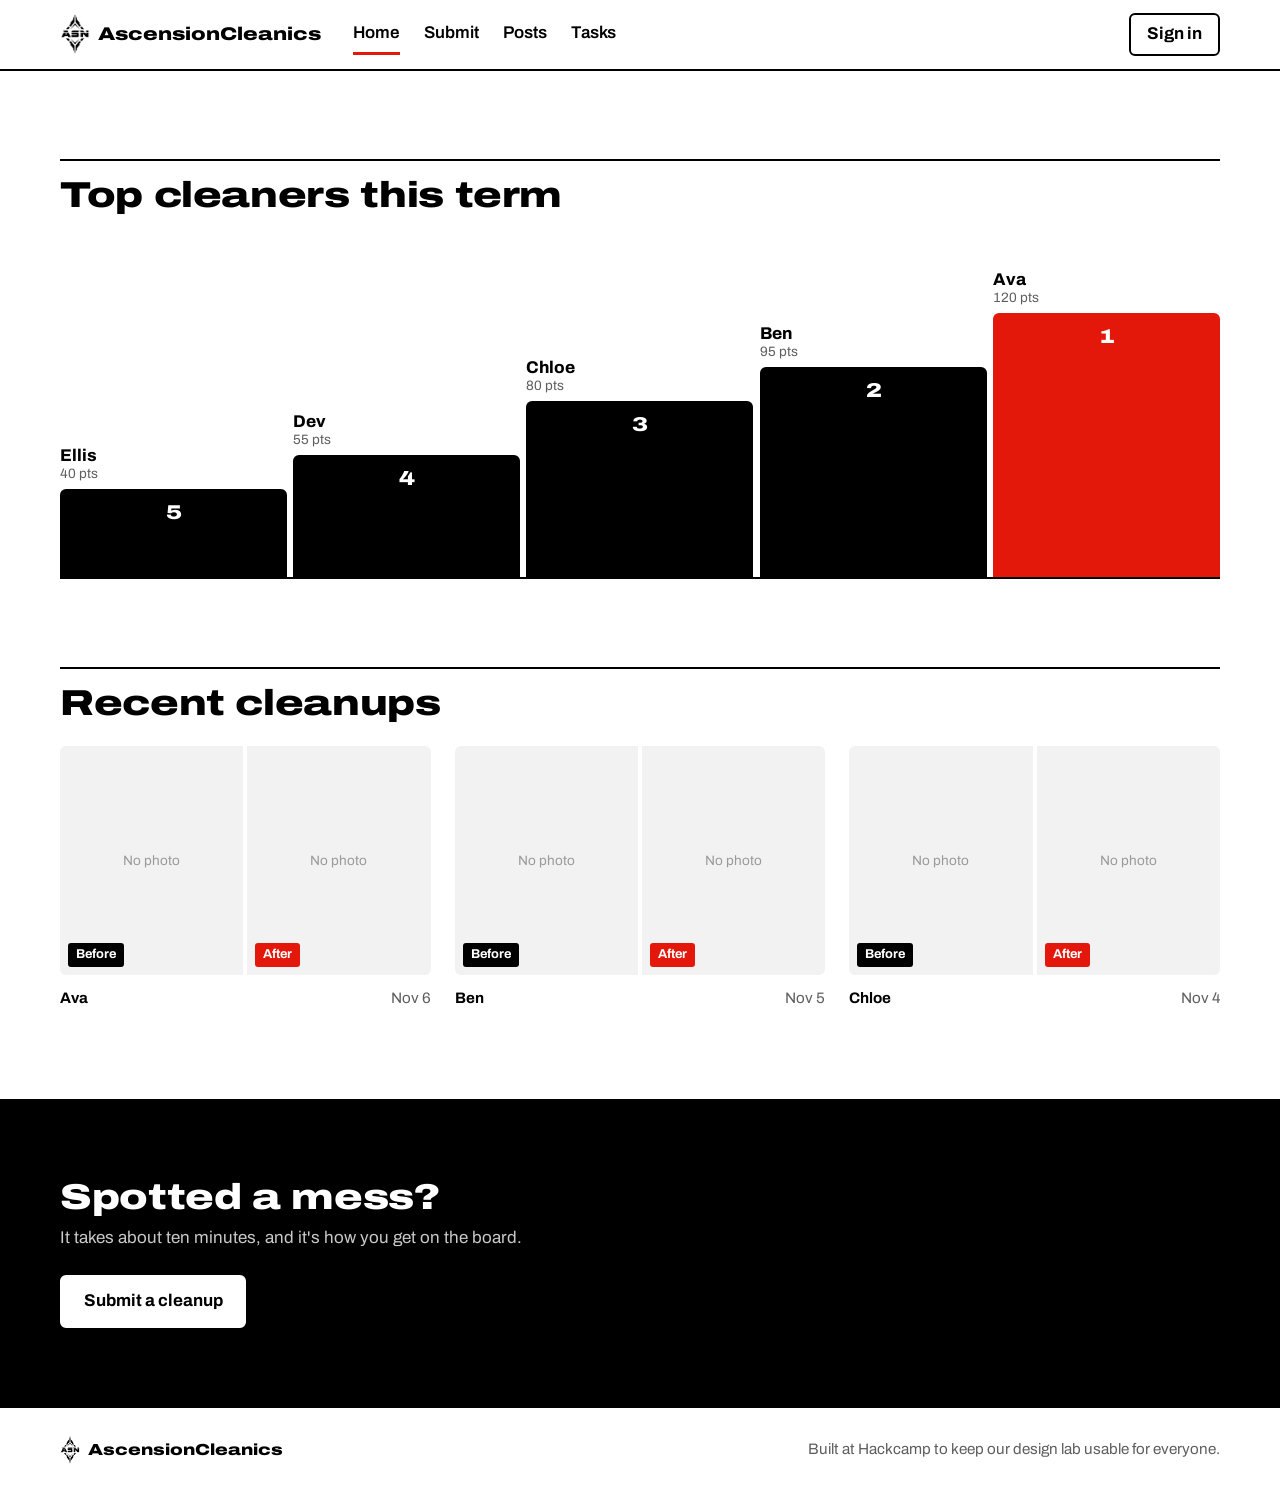
==== Front-end/homepage.html @ 9d5ada4e "Better homepage" ====
<!doctype html>
<html lang="en">
  <head>
    <meta charset="utf-8" />
    <meta name="viewport" content="width=device-width, initial-scale=1" />
    <title>AscensionCleanics</title>
    <meta
      name="description"
      content="Clean the design lab, post a before and after photo, and climb the leaderboard."
    />
    <link rel="preconnect" href="https://fonts.googleapis.com" />
    <link rel="preconnect" href="https://fonts.gstatic.com" crossorigin />
    <link
      href="https://fonts.googleapis.com/css2?family=Archivo:wdth,wght@62..125,400..900&display=swap"
      rel="stylesheet"
    />
    <link rel="stylesheet" href="style.css" />
  </head>
  <body>
    <a class="skip-link" href="#main">Skip to content</a>

    <header class="site-header">
      <nav class="nav container" aria-label="Main">
        <a class="brand" href="homepage.html">
          <!-- Placeholder: replace assets/logo-placeholder.svg with the real logo (any square image) -->
          <img
            class="brand-logo"
            src="assets/asnBlackLogo.png"
            alt=""
            width="30"
            height="40"
          />
          AscensionCleanics
        </a>
        <ul class="nav-links">
          <li><a href="homepage.html" aria-current="page">Home</a></li>
          <li><a href="submit.html">Submit</a></li>
          <li><a href="posts.html">Posts</a></li>
          <li><a href="tasks.html">Tasks</a></li>
          <li id="admin-link" hidden><a href="admin.html">Admin</a></li>
        </ul>
        <div class="nav-auth">
          <span id="user-name" class="user-name" hidden></span>
          <a id="auth-btn" class="btn btn-ghost" href="login.html">Sign in</a>
        </div>
      </nav>
    </header>

    <main id="main">
      <!-- Page heading for screen readers (the logo already shows the name) -->
      <h1 class="visually-hidden">AscensionCleanics</h1>

      <!-- Leaderboard -->
      <section class="section container" aria-labelledby="lb-title">
        <div class="section-head">
          <h2 id="lb-title">Top cleaners this term</h2>
        </div>
          <!-- Sample data. Back end fills this with the top 5, rank 1 first.
             Each bar's --h is its height (points / top score * 78%, minimum 18%).
             --i staggers the rise animation (rank 5 = 0 ... rank 1 = 4). -->
          <ol id="leaderboard" class="stairs">
            <li class="step is-leader">
              <div class="step-label">
                <span class="step-name">Ava</span
                ><span class="step-points">120 pts</span>
              </div>
              <div
                class="step-bar"
                style="--h: 78%; --i: 4"
                aria-label="Rank 1"
              >
                1
              </div>
            </li>
            <li class="step">
              <div class="step-label">
                <span class="step-name">Ben</span
                ><span class="step-points">95 pts</span>
              </div>
              <div
                class="step-bar"
                style="--h: 62%; --i: 3"
                aria-label="Rank 2"
              >
                2
              </div>
            </li>
            <li class="step">
              <div class="step-label">
                <span class="step-name">Chloe</span
                ><span class="step-points">80 pts</span>
              </div>
              <div
                class="step-bar"
                style="--h: 52%; --i: 2"
                aria-label="Rank 3"
              >
                3
              </div>
            </li>
            <li class="step">
              <div class="step-label">
                <span class="step-name">Dev</span
                ><span class="step-points">55 pts</span>
              </div>
              <div
                class="step-bar"
                style="--h: 36%; --i: 1"
                aria-label="Rank 4"
              >
                4
              </div>
            </li>
            <li class="step">
              <div class="step-label">
                <span class="step-name">Ellis</span
                ><span class="step-points">40 pts</span>
              </div>
              <div
                class="step-bar"
                style="--h: 26%; --i: 0"
                aria-label="Rank 5"
              >
                5
              </div>
            </li>
          </ol>
      </section>

      <section class="section container" aria-labelledby="recent-title">
        <div class="section-head">
          <h2 id="recent-title">Recent cleanups</h2>
        </div>
        <!-- Sample data. Back end repeats one <article> per submission (newest first, up to 6).
           Swap each .ba-placeholder div for <img src="..." alt="Before cleaning by NAME"> once photos exist. -->
        <div id="submissions" class="submissions">
          <article class="sub-card">
            <div class="ba-pair">
              <figure>
                <div
                  class="ba-placeholder"
                  role="img"
                  aria-label="Before cleaning by Ava (no photo yet)"
                >
                  No photo
                </div>
                <figcaption>Before</figcaption>
              </figure>
              <figure>
                <div
                  class="ba-placeholder"
                  role="img"
                  aria-label="After cleaning by Ava (no photo yet)"
                >
                  No photo
                </div>
                <figcaption>After</figcaption>
              </figure>
            </div>
            <p class="sub-meta">
              <strong>Ava</strong><time datetime="2026-11-06">Nov 6</time>
            </p>
          </article>
          <article class="sub-card">
            <div class="ba-pair">
              <figure>
                <div
                  class="ba-placeholder"
                  role="img"
                  aria-label="Before cleaning by Ben (no photo yet)"
                >
                  No photo
                </div>
                <figcaption>Before</figcaption>
              </figure>
              <figure>
                <div
                  class="ba-placeholder"
                  role="img"
                  aria-label="After cleaning by Ben (no photo yet)"
                >
                  No photo
                </div>
                <figcaption>After</figcaption>
              </figure>
            </div>
            <p class="sub-meta">
              <strong>Ben</strong><time datetime="2026-11-05">Nov 5</time>
            </p>
          </article>
          <article class="sub-card">
            <div class="ba-pair">
              <figure>
                <div
                  class="ba-placeholder"
                  role="img"
                  aria-label="Before cleaning by Chloe (no photo yet)"
                >
                  No photo
                </div>
                <figcaption>Before</figcaption>
              </figure>
              <figure>
                <div
                  class="ba-placeholder"
                  role="img"
                  aria-label="After cleaning by Chloe (no photo yet)"
                >
                  No photo
                </div>
                <figcaption>After</figcaption>
              </figure>
            </div>
            <p class="sub-meta">
              <strong>Chloe</strong><time datetime="2026-11-04">Nov 4</time>
            </p>
          </article>
        </div>
      </section>

      <section class="cta">
        <div class="container cta-inner">
          <h2>Spotted a mess?</h2>
          <p>It takes about ten minutes, and it's how you get on the board.</p>
          <a class="btn btn-invert" href="submit.html">Submit a cleanup</a>
        </div>
      </section>
    </main>

    <footer class="site-footer">
      <div class="container footer-inner">
        <span class="brand brand-small">
          <img
            class="brand-logo brand-logo-small"
            src="assets/asnBlackLogo.png"
            alt=""
            width="20"
            height="28"
          />
          AscensionCleanics
        </span>
        <p>Built at Hackcamp to keep our design lab usable for everyone.</p>
      </div>
    </footer>

    <!-- Back end: add your scripts here. Hooks used by this page:
       #leaderboard, #submissions, #auth-btn (Sign in / Sign out),
       #user-name (show when signed in), #admin-link (show for admins). -->
  </body>
</html>
---- Front-end/style.css ----
/* ---------- Tokens (shared by every page) ---------- */
:root {
  --white: #ffffff;
  --black: #000000;
  --red: #e3170a;
  --grey: #5e5e5e;
  --line: #e6e6e6;

  --font: "Archivo", system-ui, -apple-system, "Segoe UI", sans-serif;
  --wide: 125;      /* font-stretch % for display type */
  --radius: 6px;
  --gutter: 1rem;
}

*, *::before, *::after { box-sizing: border-box; }

body {
  margin: 0;
  font-family: var(--font);
  font-size: 1.0625rem;
  line-height: 1.55;
  color: var(--black);
  background: var(--white);
}

img { max-width: 100%; display: block; }
a { color: var(--black); text-underline-offset: 3px; }
a:hover { color: var(--red); }

h1, h2, h3 {
  margin: 0 0 0.5em;
  font-stretch: 125%;
  font-weight: 850;
  line-height: 1.05;
  letter-spacing: -0.01em;
}
h1 { font-size: clamp(2.4rem, 7vw, 4.75rem); }
h2 { font-size: clamp(1.6rem, 3.5vw, 2.25rem); }
h3 { font-size: 1.15rem; font-weight: 750; line-height: 1.2; }
p { margin: 0 0 1rem; max-width: 62ch; }
.muted { color: var(--grey); }

:focus-visible { outline: 3px solid var(--red); outline-offset: 3px; }

.container { width: min(1160px, 100% - 2 * var(--gutter)); margin-inline: auto; }
.section { padding-block: clamp(3rem, 8vw, 5.5rem); }
.section + .section { padding-top: 0; } /* stacked sections share one gap, not two */
[hidden] { display: none !important; }

.skip-link {
  position: absolute; left: -999px; top: 0; z-index: 100;
  background: var(--black); color: var(--white); padding: 0.5rem 1rem;
}
.skip-link:focus { left: 0; }

/* ---------- Buttons ---------- */
.btn {
  display: inline-flex; align-items: center; justify-content: center;
  min-height: 48px;
  padding: 0.7rem 1.35rem;
  border: 2px solid var(--black);
  border-radius: var(--radius);
  font: inherit;
  font-weight: 700;
  text-decoration: none;
  cursor: pointer;
}
.btn-primary { background: var(--black); color: var(--white); }
.btn-primary:hover { background: var(--red); border-color: var(--red); color: var(--white); }
.btn-ghost { background: var(--white); color: var(--black); }
.btn-ghost:hover { border-color: var(--red); color: var(--red); }
.btn-invert { background: var(--white); color: var(--black); border-color: var(--white); }
.btn-invert:hover { background: var(--red); border-color: var(--red); color: var(--white); }

/* ---------- Header / nav ---------- */
.site-header {
  position: sticky; top: 0; z-index: 50;
  background: var(--white);
  border-bottom: 2px solid var(--black);
}
.nav {
  display: flex; flex-wrap: wrap; align-items: center;
  gap: 0.5rem 2rem; padding-block: 0.8rem;
}
.brand {
  display: inline-flex; align-items: center; gap: 0.5rem;
  font-stretch: 125%; font-weight: 850; font-size: 1.15rem;
  text-decoration: none; color: var(--black);
}
.brand-mark { width: 1.35em; height: 1.35em; fill: var(--red); flex: none; }
.nav-links {
  display: flex; flex-wrap: wrap; gap: 1.5rem;
  list-style: none; margin: 0; padding: 0; flex: 1;
}
.nav-links a {
  display: inline-block; padding-block: 0.35rem;
  text-decoration: none; font-weight: 600;
  border-bottom: 3px solid transparent;
}
.nav-links a[aria-current="page"] { border-bottom-color: var(--red); }
.nav-auth { display: flex; align-items: center; gap: 0.75rem; }
.nav-auth .btn { min-height: 40px; padding: 0.4rem 1rem; }
.user-name { font-weight: 700; }

/* Small screens: logo + sign-in on row one, links on row two */
@media (max-width: 699px) {
  .nav { justify-content: space-between; gap: 0.25rem 1rem; padding-block: 0.6rem 0; }
  .brand { font-size: 1rem; white-space: nowrap; }
  .brand-logo { width: 32px; height: 32px; }
  .nav-auth .btn { min-height: 36px; padding: 0.3rem 0.8rem; }
  .nav-links { order: 3; flex-basis: 100%; gap: 1.25rem; }
  .nav-links a { padding-block: 0.5rem; }
  .user-name { display: none; }
}

/* ---------- Intro ---------- */
.intro { padding-block: clamp(3rem, 9vw, 6rem) clamp(1rem, 3vw, 2rem); }
.intro h1 { max-width: 16ch; }
.lead { font-size: 1.2rem; color: var(--grey); max-width: 58ch; margin-bottom: 0; }

/* Staircase leaderboard: the signature element */
.stairs {
  list-style: none; margin: 0; padding: 0;
  display: flex; flex-direction: row-reverse; /* rank 1 sits highest, on the right */
  align-items: flex-end; gap: 6px;
  height: clamp(240px, 34vw, 340px);
  border-bottom: 2px solid var(--black);
}
.step {
  flex: 1; min-width: 0;
  display: flex; flex-direction: column; justify-content: flex-end;
  height: 100%;
}
.step-label { padding-bottom: 0.4rem; line-height: 1.2; }
.step-name {
  display: block; font-weight: 750;
  overflow: hidden; text-overflow: ellipsis; white-space: nowrap;
}
.step-points { display: block; font-size: 0.85rem; color: var(--grey); font-variant-numeric: tabular-nums; }
.step-bar {
  height: var(--h, 20%);
  background: var(--black); color: var(--white);
  border-radius: var(--radius) var(--radius) 0 0;
  display: flex; align-items: flex-start; justify-content: center;
  padding-top: 0.5rem;
  font-stretch: 125%; font-weight: 850; font-size: 1.25rem;
  transform-origin: bottom;
  animation: rise 700ms cubic-bezier(.2, .8, .2, 1) both;
  animation-delay: calc(var(--i, 0) * 90ms);
}
.step.is-leader .step-bar { background: var(--red); }
.stairs-status { align-self: center; color: var(--grey); width: 100%; }

@keyframes rise { from { transform: scaleY(0); } to { transform: scaleY(1); } }
@media (prefers-reduced-motion: reduce) { .step-bar { animation: none; } }

/* ---------- How it works ---------- */
.how { border-top: 2px solid var(--black); }
.steps {
  list-style: none; margin: 2rem 0 0; padding: 0;
  display: grid; gap: 2rem;
}
@media (min-width: 760px) { .steps { grid-template-columns: repeat(3, 1fr); gap: 0; } }
.steps li { padding-top: 1rem; border-top: 1px solid var(--line); }
@media (min-width: 760px) {
  .steps li { padding: 0 2rem 0 0; border-top: 0; }
  .steps li + li { padding-left: 2rem; border-left: 1px solid var(--line); }
}
.step-num {
  display: block; margin-bottom: 0.75rem;
  font-stretch: 125%; font-weight: 900; font-size: 3rem; line-height: 1;
}
.steps p { color: var(--grey); }

/* ---------- Recent cleanups ---------- */
.section-head {
  display: flex; flex-wrap: wrap; justify-content: space-between; align-items: baseline;
  gap: 0.5rem 1rem; margin-bottom: 1.5rem;
  padding-top: 1rem; border-top: 2px solid var(--black);
}
.section-head h2 { margin: 0; }
.section-head a { font-weight: 600; }

.submissions {
  display: grid; gap: 2rem 1.5rem;
  grid-template-columns: repeat(auto-fill, minmax(min(100%, 300px), 1fr));
}
.sub-card { margin: 0; }
.ba-pair { display: grid; grid-template-columns: 1fr 1fr; gap: 4px; }
.ba-pair figure { margin: 0; position: relative; }
.ba-pair img, .ba-placeholder {
  width: 100%; aspect-ratio: 4 / 5; object-fit: cover;
  background: #f2f2f2;
}
.ba-pair figure:first-child img, .ba-pair figure:first-child .ba-placeholder { border-radius: var(--radius) 0 0 var(--radius); }
.ba-pair figure:last-child img, .ba-pair figure:last-child .ba-placeholder { border-radius: 0 var(--radius) var(--radius) 0; }
.ba-placeholder { display: grid; place-items: center; color: #9a9a9a; font-size: 0.85rem; }
.ba-pair figcaption {
  position: absolute; left: 8px; bottom: 8px;
  background: var(--black); color: var(--white);
  font-size: 0.8rem; font-weight: 700;
  padding: 0.15rem 0.5rem; border-radius: 3px;
}
.ba-pair figure:last-child figcaption { background: var(--red); }
.sub-meta {
  display: flex; justify-content: space-between; gap: 1rem;
  margin: 0.75rem 0 0; font-size: 0.95rem; color: var(--grey);
}
.sub-meta strong { color: var(--black); }

/* ---------- Closing call to action ---------- */
.cta { background: var(--black); color: var(--white); padding-block: clamp(3rem, 8vw, 5rem); }
.cta-inner { display: grid; justify-items: start; gap: 0.25rem; }
.cta h2 { margin-bottom: 0.25rem; }
.cta p { color: #c9c9c9; margin-bottom: 1.25rem; }

/* ---------- Footer ---------- */
.site-footer { padding-block: 1.75rem; color: var(--grey); font-size: 0.95rem; }
.footer-inner { display: flex; flex-wrap: wrap; justify-content: space-between; align-items: center; gap: 0.75rem 2rem; }
.footer-inner p { margin: 0; }
.brand-small { font-size: 1rem; }

/* ---------- Submit page ---------- */
.submit-page { max-width: 760px; padding-block: clamp(2.5rem, 7vw, 4.5rem); }
.page-title { font-size: clamp(2rem, 5vw, 3rem); }
.submit-page .lead { margin-bottom: 2.5rem; }

.submit-form { display: grid; gap: 1.75rem; }
.field { display: grid; gap: 0.4rem; }
.field-label { font-weight: 700; padding: 0; }
.field-hint { margin: 0; font-size: 0.9rem; color: var(--grey); }

.submit-form textarea,
.submit-form input[type="date"] {
  width: 100%;
  font: inherit;
  color: var(--black);
  background: var(--white);
  border: 2px solid var(--black);
  border-radius: var(--radius);
  padding: 0.7rem 0.85rem;
}
.submit-form textarea { resize: vertical; min-height: 7rem; }
.submit-form textarea::placeholder { color: #8a8a8a; }
.field-date input[type="date"] { max-width: 16rem; min-height: 48px; }
.submit-form textarea:focus-visible,
.submit-form input[type="date"]:focus-visible { outline: 3px solid var(--red); outline-offset: 2px; }

/* Before / after upload tiles */
.photo-fields {
  border: 0; margin: 0; padding: 0; min-width: 0;
  display: grid; grid-template-columns: 1fr 1fr; gap: 0.75rem;
}
.photo-fields legend { margin-bottom: 0.5rem; }
.photo-drop {
  position: relative;
  display: flex; flex-direction: column; justify-content: space-between; gap: 1rem;
  aspect-ratio: 1 / 1;
  padding: 2.75rem 1rem 1rem;
  background: #f2f2f2;
  border: 2px dashed var(--black);
  border-radius: var(--radius);
  cursor: pointer;
}
.photo-drop:hover { border-color: var(--red); }
.photo-drop:focus-within { outline: 3px solid var(--red); outline-offset: 2px; }
.photo-tag {
  position: absolute; left: 0.75rem; top: 0.75rem;
  background: var(--black); color: var(--white);
  font-size: 0.8rem; font-weight: 700;
  padding: 0.15rem 0.5rem; border-radius: 3px;
}
.photo-tag-after { background: var(--red); }
.photo-prompt { display: grid; gap: 0.25rem; margin-top: auto; margin-bottom: auto; text-align: center; }
.photo-prompt span { font-size: 0.9rem; color: var(--grey); }
.photo-drop input[type="file"] { width: 100%; font: inherit; font-size: 0.85rem; color: var(--grey); }
.photo-drop input[type="file"]:focus-visible { outline: none; } /* tile shows focus instead */
.photo-drop input[type="file"]::file-selector-button {
  font: inherit; font-weight: 700;
  margin-right: 0.6rem; padding: 0.4rem 0.8rem;
  background: var(--white); color: var(--black);
  border: 2px solid var(--black); border-radius: var(--radius);
  cursor: pointer;
}

.submit-btn { justify-self: start; min-width: 12rem; }

@media (max-width: 480px) {
  .photo-fields { grid-template-columns: 1fr; }
  .photo-drop { aspect-ratio: 4 / 3; }
  .submit-btn { justify-self: stretch; }
}

/* Photo preview (shown once a file is chosen).
   The image fills the space above the file bar; the bar sits below it, not on top. */
.photo-preview {
  flex: 1 1 0; min-height: 0; height: 0; /* fill leftover space; never stretch the tile */
  width: 100%; object-fit: cover;
  border-radius: calc(var(--radius) - 2px) calc(var(--radius) - 2px) 0 0;
}
.photo-drop .photo-tag { z-index: 1; }
.photo-drop.has-image { border-style: solid; padding: 0; gap: 0; }
.photo-drop.has-image .photo-prompt { display: none; }
.photo-drop.has-image input[type="file"] {
  flex: none;
  background: var(--white); color: var(--black);
  padding: 0.6rem 0.75rem;
  border-top: 2px solid var(--black);
  border-radius: 0 0 calc(var(--radius) - 2px) calc(var(--radius) - 2px);
}

/* ---------- Posts page ---------- */
.posts-page { padding-block: clamp(2.5rem, 7vw, 4.5rem); }
.posts-page .lead { margin-bottom: 2.5rem; }
.post-grid {
  display: grid; gap: 2.5rem 1.5rem;
  grid-template-columns: 1fr;
}
@media (min-width: 600px) { .post-grid { grid-template-columns: repeat(2, 1fr); } }
@media (min-width: 960px) { .post-grid { grid-template-columns: repeat(3, 1fr); } }
.post { display: flex; flex-direction: column; }
.post-desc { margin: 0.75rem 0 0; font-size: 0.98rem; line-height: 1.45; }
.post .sub-meta { margin-top: 0.5rem; padding-top: 0.5rem; border-top: 1px solid var(--line); }

/* ---------- Sign-in state (set <body data-auth="in"> when signed in) ---------- */
body:not([data-auth="in"]) .auth-in-only { display: none !important; }
body[data-auth="in"] .auth-out-only { display: none !important; }

.visually-hidden {
  position: absolute !important; width: 1px; height: 1px;
  margin: -1px; padding: 0; overflow: hidden;
  clip: rect(0 0 0 0); white-space: nowrap; border: 0;
}

/* ---------- Likes + comments on posts ---------- */
.post-social { margin-top: 0.6rem; }

.like-btn {
  float: left;
  display: inline-flex; align-items: center; gap: 0.35rem;
  min-height: 36px; padding: 0.25rem 0.7rem 0.25rem 0.55rem;
  font: inherit; font-weight: 700; font-size: 0.95rem;
  color: var(--black); background: var(--white);
  border: 2px solid var(--black); border-radius: 999px;
  text-decoration: none; cursor: pointer;
}
.like-btn:hover { border-color: var(--red); color: var(--black); }
.like-icon { width: 1.1rem; height: 1.1rem; fill: none; stroke: currentColor; stroke-width: 2; }
.like-btn[aria-pressed="true"] { border-color: var(--red); }
.like-btn[aria-pressed="true"] .like-icon { fill: var(--red); stroke: var(--red); }
.like-count { font-variant-numeric: tabular-nums; }

.comments > summary {
  display: block; list-style: none;
  min-height: 36px; line-height: 36px; text-align: right;
  font-weight: 600; font-size: 0.95rem; cursor: pointer;
  text-decoration: underline; text-underline-offset: 3px;
}
.comments > summary::-webkit-details-marker { display: none; }
.comments > summary:hover { color: var(--red); }
.comments > summary::after { content: " +"; }
.comments[open] > summary::after { content: " \2212"; }

.comments-body {
  clear: both;
  margin-top: 0.75rem; padding-top: 0.75rem;
  border-top: 1px solid var(--line);
  display: grid; gap: 0.9rem;
}
.comment-list { list-style: none; margin: 0; padding: 0; display: grid; gap: 0.8rem; }
.comment-meta { display: flex; gap: 0.6rem; align-items: baseline; margin: 0; font-size: 0.9rem; }
.comment-meta time { color: var(--grey); }
.comment-text { margin: 0.15rem 0 0; font-size: 0.95rem; line-height: 1.45; }
.comment-empty { margin: 0; color: var(--grey); font-size: 0.95rem; }

.comment-form { display: grid; gap: 0.5rem; }
.comment-form textarea {
  width: 100%; font: inherit; font-size: 0.95rem;
  padding: 0.55rem 0.7rem; resize: vertical;
  border: 2px solid var(--black); border-radius: var(--radius);
}
.comment-form textarea:focus-visible { outline: 3px solid var(--red); outline-offset: 2px; }
.comment-form .btn { justify-self: start; min-height: 40px; padding: 0.4rem 1rem; }
.comment-signin { margin: 0; font-size: 0.95rem; }
.comment-signin a { font-weight: 700; }

/* ---------- Role (set <body data-role="admin"> for admins) ---------- */
body:not([data-role="admin"]) .admin-only { display: none !important; }

/* ---------- Tasks page ---------- */
.tasks-page { max-width: 960px; padding-block: clamp(2.5rem, 7vw, 4.5rem); }
.tasks-page .lead { margin-bottom: 2rem; }

/* Assign form (admins) */
.assign-task { margin-bottom: 2.5rem; }
.assign-task > summary { list-style: none; display: inline-flex; }
.assign-task > summary::-webkit-details-marker { display: none; }
.assign-task[open] > summary { background: var(--white); color: var(--black); }
.task-form {
  margin-top: 1rem; padding: 1.25rem;
  border: 2px solid var(--black); border-radius: var(--radius);
}
.task-form-row { display: grid; gap: 1rem; }
@media (min-width: 700px) { .task-form-row { grid-template-columns: 1fr 1fr auto 6.5rem; } }
.task-form input[type="text"],
.task-form input[type="number"] {
  width: 100%; min-height: 48px; font: inherit; color: var(--black);
  padding: 0.6rem 0.85rem;
  border: 2px solid var(--black); border-radius: var(--radius);
}
.task-form input[type="text"]:focus-visible,
.task-form input[type="number"]:focus-visible { outline: 3px solid var(--red); outline-offset: 2px; }
.task-form input[type="file"] { font: inherit; font-size: 0.95rem; }
.task-form input[type="file"]::file-selector-button {
  font: inherit; font-weight: 700; margin-right: 0.6rem; padding: 0.4rem 0.8rem;
  background: var(--white); border: 2px solid var(--black); border-radius: var(--radius); cursor: pointer;
}
.field-optional { font-weight: 400; color: var(--grey); }

/* Task list: one task per row */
.task-list { list-style: none; margin: 0; padding: 0; border-top: 2px solid var(--black); }
.task-list > li { border-bottom: 1px solid var(--line); }
.task {
  display: grid; gap: 1rem 1.5rem;
  padding-block: 1.5rem;
}
@media (min-width: 640px) {
  .task:has(.task-photo) { grid-template-columns: 180px 1fr; }
}
.task-photo .ba-placeholder,
.task-photo img {
  width: 100%; aspect-ratio: 4 / 3; object-fit: cover;
  border-radius: var(--radius);
}
.task-head {
  display: flex; flex-wrap: wrap; justify-content: space-between; align-items: baseline;
  gap: 0.25rem 1rem;
}
.task-place { margin: 0; font-size: clamp(1.3rem, 2.6vw, 1.6rem); }
.task-due { margin: 0; font-weight: 700; white-space: nowrap; }
.task-due.is-due-soon { color: var(--red); }

.task-meta {
  display: flex; flex-wrap: wrap; gap: 0.25rem 2rem;
  margin: 0.5rem 0 0;
}
.task-meta div { display: flex; gap: 0.4rem; }
.task-meta dt { color: var(--grey); }
.task-meta dd { margin: 0; font-weight: 700; }

.task-desc { margin-top: 0.75rem; }
.task-desc > summary {
  display: inline-block; list-style: none; cursor: pointer;
  font-weight: 600; text-decoration: underline; text-underline-offset: 3px;
  min-height: 32px; line-height: 32px;
}
.task-desc > summary::-webkit-details-marker { display: none; }
.task-desc > summary:hover { color: var(--red); }
.task-desc > summary::after { content: " +"; }
.task-desc[open] > summary::after { content: " \2212"; }
.task-desc p { margin: 0.5rem 0 0; color: var(--black); max-width: 65ch; }
@media (max-width: 639px) {
  .task-photo .ba-placeholder, .task-photo img { aspect-ratio: 16 / 9; }
}

/* Task points */
.task-title { display: flex; flex-wrap: wrap; align-items: center; gap: 0.4rem 0.75rem; }
.task-points {
  display: inline-block;
  padding: 0.15rem 0.6rem;
  background: var(--black); color: var(--white);
  border-radius: 999px;
  font-weight: 800; font-size: 0.9rem; font-variant-numeric: tabular-nums;
  white-space: nowrap;
}

/* Task status + actions */
.task-actions {
  display: flex; flex-wrap: wrap; align-items: center; gap: 0.6rem 0.75rem;
  margin-top: 1rem;
}
.task-actions form { margin: 0; }
.task-actions .btn { min-height: 40px; padding: 0.4rem 1rem; }
.task-status {
  display: inline-flex; align-items: center; gap: 0.4rem;
  font-weight: 700; font-size: 0.95rem;
}
.task-status::before {
  content: ""; width: 0.6rem; height: 0.6rem; border-radius: 50%;
  border: 2px solid var(--black);
}
.task-status.is-pending::before { border-color: var(--red); background: var(--red); }
.task-status.is-done::before { background: var(--black); }

/* Finished tasks recede */
.task.is-done .task-place { text-decoration: line-through; text-decoration-thickness: 2px; }
.task.is-done .task-points { background: var(--white); color: var(--black); box-shadow: inset 0 0 0 2px var(--black); }
.task.is-done .task-due,
.task.is-done .task-meta dd { color: var(--grey); }
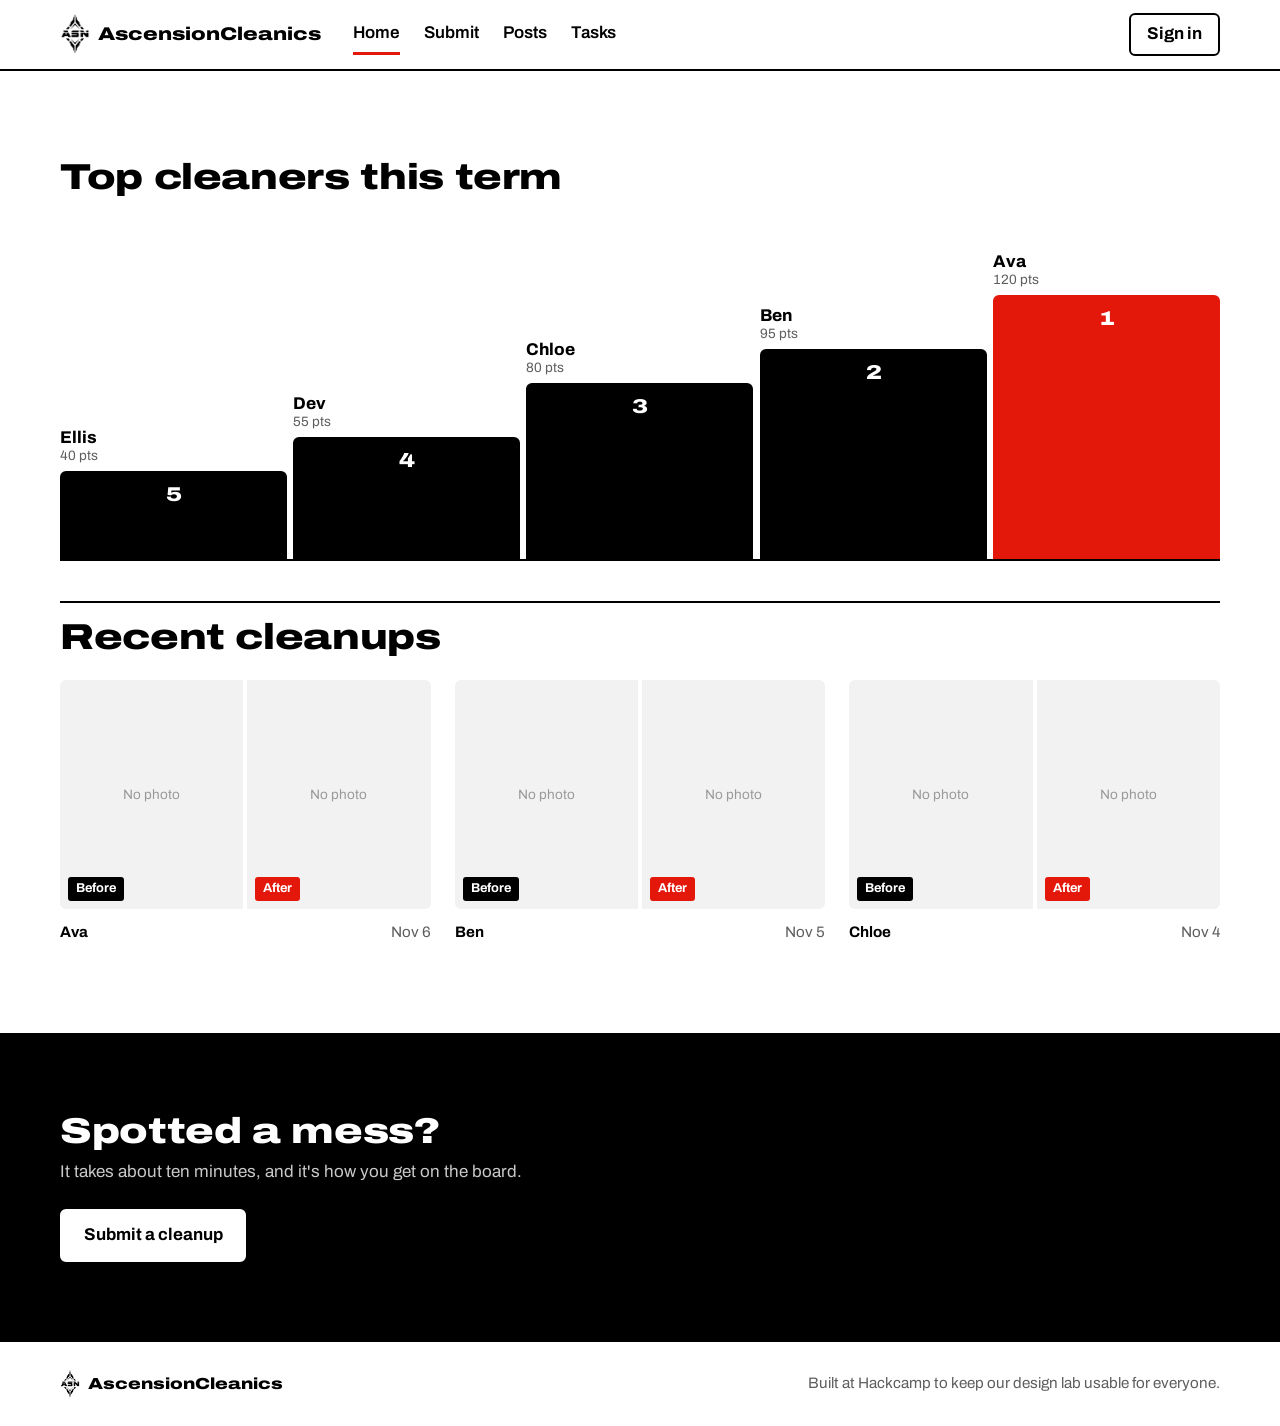
==== commit 3ab4f974: "Made the sign in button display correct state" ====
--- a/Front-end/homepage.html
+++ b/Front-end/homepage.html
@@ -22,7 +22,6 @@
     <header class="site-header">
       <nav class="nav container" aria-label="Main">
         <a class="brand" href="homepage.html">
-          <!-- Placeholder: replace assets/logo-placeholder.svg with the real logo (any square image) -->
           <img
             class="brand-logo"
             src="assets/asnBlackLogo.png"
@@ -41,7 +40,9 @@
         </ul>
         <div class="nav-auth">
           <span id="user-name" class="user-name" hidden></span>
-          <a id="auth-btn" class="btn btn-ghost" href="login.html">Sign in</a>
+          <a id="auth-btn" class="btn btn-ghost" href="api/auth/login"
+            >Sign in</a
+          >
         </div>
       </nav>
     </header>
@@ -51,80 +52,60 @@
       <h1 class="visually-hidden">AscensionCleanics</h1>
 
       <!-- Leaderboard -->
-      <section class="section container" aria-labelledby="lb-title">
+      <section class="section container leaderboard-section" aria-labelledby="lb-title">
         <div class="section-head">
           <h2 id="lb-title">Top cleaners this term</h2>
         </div>
-          <!-- Sample data. Back end fills this with the top 5, rank 1 first.
+        <!-- Sample data. Back end fills this with the top 5, rank 1 first.
              Each bar's --h is its height (points / top score * 78%, minimum 18%).
              --i staggers the rise animation (rank 5 = 0 ... rank 1 = 4). -->
-          <ol id="leaderboard" class="stairs">
-            <li class="step is-leader">
-              <div class="step-label">
-                <span class="step-name">Ava</span
-                ><span class="step-points">120 pts</span>
-              </div>
-              <div
-                class="step-bar"
-                style="--h: 78%; --i: 4"
-                aria-label="Rank 1"
-              >
-                1
-              </div>
-            </li>
-            <li class="step">
-              <div class="step-label">
-                <span class="step-name">Ben</span
-                ><span class="step-points">95 pts</span>
-              </div>
-              <div
-                class="step-bar"
-                style="--h: 62%; --i: 3"
-                aria-label="Rank 2"
-              >
-                2
-              </div>
-            </li>
-            <li class="step">
-              <div class="step-label">
-                <span class="step-name">Chloe</span
-                ><span class="step-points">80 pts</span>
-              </div>
-              <div
-                class="step-bar"
-                style="--h: 52%; --i: 2"
-                aria-label="Rank 3"
-              >
-                3
-              </div>
-            </li>
-            <li class="step">
-              <div class="step-label">
-                <span class="step-name">Dev</span
-                ><span class="step-points">55 pts</span>
-              </div>
-              <div
-                class="step-bar"
-                style="--h: 36%; --i: 1"
-                aria-label="Rank 4"
-              >
-                4
-              </div>
-            </li>
-            <li class="step">
-              <div class="step-label">
-                <span class="step-name">Ellis</span
-                ><span class="step-points">40 pts</span>
-              </div>
-              <div
-                class="step-bar"
-                style="--h: 26%; --i: 0"
-                aria-label="Rank 5"
-              >
-                5
-              </div>
-            </li>
-          </ol>
+        <ol id="leaderboard" class="stairs">
+          <li class="step is-leader">
+            <div class="step-label">
+              <span class="step-name">Ava</span
+              ><span class="step-points">120 pts</span>
+            </div>
+            <div class="step-bar" style="--h: 78%; --i: 4" aria-label="Rank 1">
+              1
+            </div>
+          </li>
+          <li class="step">
+            <div class="step-label">
+              <span class="step-name">Ben</span
+              ><span class="step-points">95 pts</span>
+            </div>
+            <div class="step-bar" style="--h: 62%; --i: 3" aria-label="Rank 2">
+              2
+            </div>
+          </li>
+          <li class="step">
+            <div class="step-label">
+              <span class="step-name">Chloe</span
+              ><span class="step-points">80 pts</span>
+            </div>
+            <div class="step-bar" style="--h: 52%; --i: 2" aria-label="Rank 3">
+              3
+            </div>
+          </li>
+          <li class="step">
+            <div class="step-label">
+              <span class="step-name">Dev</span
+              ><span class="step-points">55 pts</span>
+            </div>
+            <div class="step-bar" style="--h: 36%; --i: 1" aria-label="Rank 4">
+              4
+            </div>
+          </li>
+          <li class="step">
+            <div class="step-label">
+              <span class="step-name">Ellis</span
+              ><span class="step-points">40 pts</span>
+            </div>
+            <div class="step-bar" style="--h: 26%; --i: 0" aria-label="Rank 5">
+              5
+            </div>
+          </li>
+        </ol>
       </section>
 
       <section class="section container" aria-labelledby="recent-title">
@@ -243,6 +224,8 @@
       </div>
     </footer>
 
+    <script src="auth.js"></script>
+
     <!-- Back end: add your scripts here. Hooks used by this page:
        #leaderboard, #submissions, #auth-btn (Sign in / Sign out),
        #user-name (show when signed in), #admin-link (show for admins). -->
--- a/Front-end/style.css
+++ b/Front-end/style.css
@@ -45,6 +45,9 @@
 .container { width: min(1160px, 100% - 2 * var(--gutter)); margin-inline: auto; }
 .section { padding-block: clamp(3rem, 8vw, 5.5rem); }
 .section + .section { padding-top: 0; } /* stacked sections share one gap, not two */
+/* Home leaderboard: no rule above it, and a tighter gap below */
+.leaderboard-section { padding-bottom: clamp(1.5rem, 4vw, 2.5rem); }
+.leaderboard-section .section-head { border-top: 0; padding-top: 0; }
 [hidden] { display: none !important; }
 
 .skip-link {
@@ -100,6 +103,25 @@
 .nav-links a[aria-current="page"] { border-bottom-color: var(--red); }
 .nav-auth { display: flex; align-items: center; gap: 0.75rem; }
 .nav-auth .btn { min-height: 40px; padding: 0.4rem 1rem; }
+/* After Google sign-in: a label, not a link */
+.btn.is-signed-in, .btn.is-signed-in:hover { cursor: default; border-color: var(--black); color: var(--black); }
+.btn.is-signed-in::before {
+  content: ""; flex: none; width: 0.5rem; height: 0.5rem; margin-right: 0.5rem;
+  border-radius: 50%; background: var(--red);
+}
+.btn.is-signed-in .auth-name {
+  margin-left: 0.5rem; padding-left: 0.5rem; border-left: 1px solid var(--line);
+  font-weight: 750; max-width: 14ch;
+  overflow: hidden; text-overflow: ellipsis; white-space: nowrap;
+}
+/* Phones: just the red dot and the name, so it fits beside the logo */
+@media (max-width: 699px) {
+  .btn.is-signed-in .auth-label { display: none; }
+  .btn.is-signed-in .auth-name { margin-left: 0; padding-left: 0; border-left: 0; max-width: none; min-width: 0; }
+  /* Let the button take whatever room is left beside the logo; long names get "…" */
+  .nav-auth { flex: 1 1 0; min-width: 0; justify-content: flex-end; }
+  .nav-auth .btn.is-signed-in { min-width: 0; max-width: 100%; padding-inline: 0.6rem; }
+}
 .user-name { font-weight: 700; }
 
 /* Small screens: logo + sign-in on row one, links on row two */
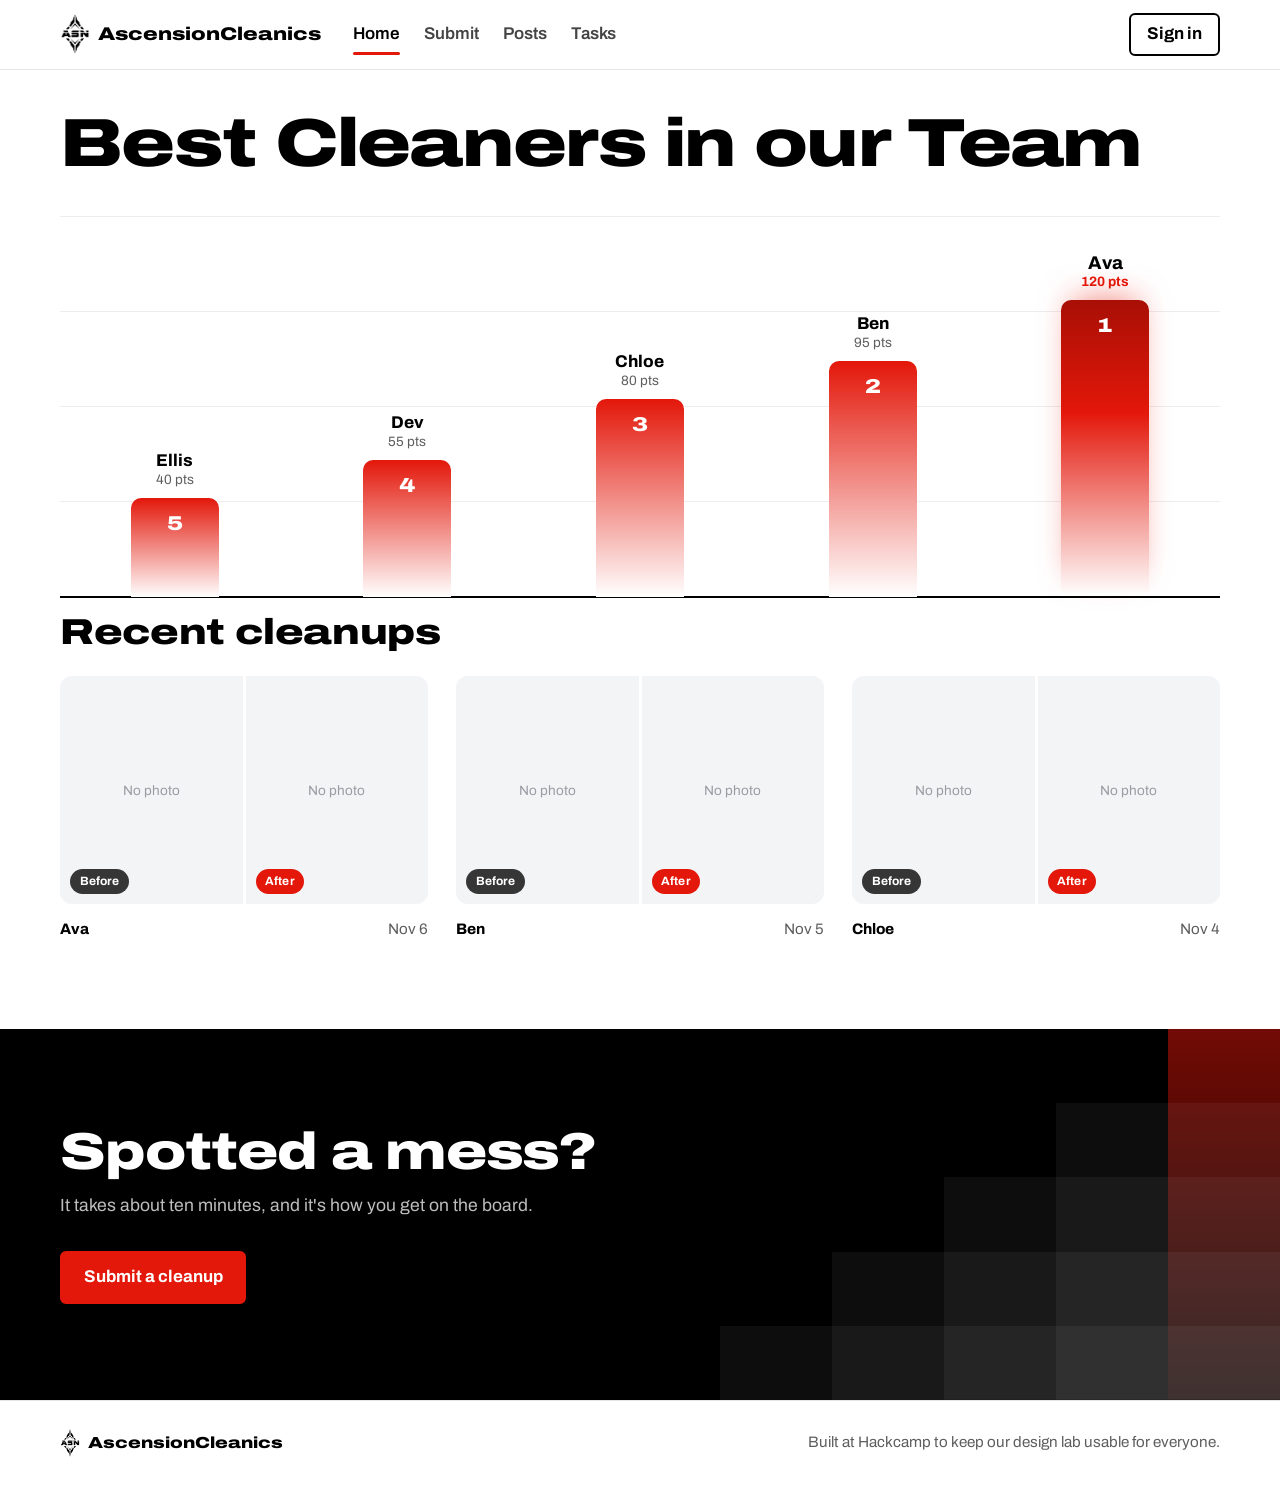
==== commit b0acf6a8: "Added the name column to the submit" ====
--- a/Front-end/homepage.html
+++ b/Front-end/homepage.html
@@ -52,9 +52,12 @@
       <h1 class="visually-hidden">AscensionCleanics</h1>
 
       <!-- Leaderboard -->
-      <section class="section container leaderboard-section" aria-labelledby="lb-title">
+      <section
+        class="section container leaderboard-section"
+        aria-labelledby="lb-title"
+      >
         <div class="section-head">
-          <h2 id="lb-title">Top cleaners this term</h2>
+          <h2 id="lb-title">Best Cleaners in our Team</h2>
         </div>
         <!-- Sample data. Back end fills this with the top 5, rank 1 first.
              Each bar's --h is its height (points / top score * 78%, minimum 18%).
--- a/Front-end/style.css
+++ b/Front-end/style.css
@@ -3,8 +3,11 @@
   --white: #ffffff;
   --black: #000000;
   --red: #e3170a;
+  --red-deep: #a80f05;   /* top of the leader's bar */
   --grey: #5e5e5e;
   --line: #e6e6e6;
+  --surface: #f3f4f6;    /* photo placeholders */
+  --ease-out: cubic-bezier(.2, .8, .2, 1);
 
   --font: "Archivo", system-ui, -apple-system, "Segoe UI", sans-serif;
   --wide: 125;      /* font-stretch % for display type */
@@ -45,9 +48,14 @@
 .container { width: min(1160px, 100% - 2 * var(--gutter)); margin-inline: auto; }
 .section { padding-block: clamp(3rem, 8vw, 5.5rem); }
 .section + .section { padding-top: 0; } /* stacked sections share one gap, not two */
-/* Home leaderboard: no rule above it, and a tighter gap below */
-.leaderboard-section { padding-bottom: clamp(1.5rem, 4vw, 2.5rem); }
-.leaderboard-section .section-head { border-top: 0; padding-top: 0; }
+/* Home leaderboard: no rule above it, less space on top, and the bars sit
+   right on the "Recent cleanups" divider below (that line is their baseline) */
+.leaderboard-section { padding-top: clamp(1.5rem, 4vw, 2.5rem); padding-bottom: 0; }
+.leaderboard-section .section-head { border-top: 0; padding-top: 0; margin-bottom: clamp(1.5rem, 4vw, 2.5rem); }
+.leaderboard-section h2 {
+  font-size: clamp(2.25rem, 6vw, 4.25rem);
+  letter-spacing: -0.025em; line-height: 0.98; text-wrap: balance;
+}
 [hidden] { display: none !important; }
 
 .skip-link {
@@ -67,7 +75,9 @@
   font-weight: 700;
   text-decoration: none;
   cursor: pointer;
-}
+  transition: background-color 160ms ease, border-color 160ms ease, color 160ms ease, transform 160ms ease;
+}
+.btn:active { transform: translateY(1px); }
 .btn-primary { background: var(--black); color: var(--white); }
 .btn-primary:hover { background: var(--red); border-color: var(--red); color: var(--white); }
 .btn-ghost { background: var(--white); color: var(--black); }
@@ -78,8 +88,10 @@
 /* ---------- Header / nav ---------- */
 .site-header {
   position: sticky; top: 0; z-index: 50;
-  background: var(--white);
-  border-bottom: 2px solid var(--black);
+  background: rgb(255 255 255 / 0.86);
+  -webkit-backdrop-filter: saturate(180%) blur(12px);
+  backdrop-filter: saturate(180%) blur(12px);
+  border-bottom: 1px solid var(--line);
 }
 .nav {
   display: flex; flex-wrap: wrap; align-items: center;
@@ -96,11 +108,19 @@
   list-style: none; margin: 0; padding: 0; flex: 1;
 }
 .nav-links a {
-  display: inline-block; padding-block: 0.35rem;
-  text-decoration: none; font-weight: 600;
-  border-bottom: 3px solid transparent;
-}
-.nav-links a[aria-current="page"] { border-bottom-color: var(--red); }
+  position: relative; display: inline-block; padding-block: 0.35rem;
+  text-decoration: none; font-weight: 600; color: #444;
+  transition: color 160ms ease;
+}
+.nav-links a:hover, .nav-links a[aria-current="page"] { color: var(--black); }
+/* Red underline: always on the current page, slides in on hover elsewhere */
+.nav-links a::after {
+  content: ""; position: absolute; left: 0; right: 0; bottom: -2px; height: 3px;
+  border-radius: 2px; background: var(--red);
+  transform: scaleX(0); transform-origin: left;
+  transition: transform 220ms var(--ease-out);
+}
+.nav-links a:hover::after, .nav-links a[aria-current="page"]::after { transform: scaleX(1); }
 .nav-auth { display: flex; align-items: center; gap: 0.75rem; }
 .nav-auth .btn { min-height: 40px; padding: 0.4rem 1rem; }
 /* After Google sign-in: a label, not a link */
@@ -144,16 +164,23 @@
 .stairs {
   list-style: none; margin: 0; padding: 0;
   display: flex; flex-direction: row-reverse; /* rank 1 sits highest, on the right */
-  align-items: flex-end; gap: 6px;
-  height: clamp(240px, 34vw, 340px);
-  border-bottom: 2px solid var(--black);
+  align-items: flex-end; gap: clamp(0.75rem, 4vw, 3.5rem);
+  height: clamp(260px, 36vw, 380px);
+  padding-inline: clamp(0rem, 2vw, 1.5rem);
+  /* faint chart grid: one line every quarter of the height */
+  background-image: linear-gradient(to bottom, #ededed 1px, transparent 1px);
+  background-size: 100% 25%;
+  animation: fade-in 600ms ease both;
 }
 .step {
   flex: 1; min-width: 0;
-  display: flex; flex-direction: column; justify-content: flex-end;
+  display: flex; flex-direction: column; justify-content: flex-end; align-items: center;
   height: 100%;
 }
-.step-label { padding-bottom: 0.4rem; line-height: 1.2; }
+.step-label {
+  width: 100%; padding-bottom: 0.6rem; line-height: 1.2; text-align: center;
+  animation: label-in 450ms var(--ease-out) both;
+}
 .step-name {
   display: block; font-weight: 750;
   overflow: hidden; text-overflow: ellipsis; white-space: nowrap;
@@ -161,20 +188,41 @@
 .step-points { display: block; font-size: 0.85rem; color: var(--grey); font-variant-numeric: tabular-nums; }
 .step-bar {
   height: var(--h, 20%);
-  background: var(--black); color: var(--white);
-  border-radius: var(--radius) var(--radius) 0 0;
+  width: min(100%, 5.5rem); /* skinny bars */
+  background: linear-gradient(to top, var(--white), var(--red)); /* white at the bottom, red at the top */
+  color: var(--white);
+  border-radius: 10px 10px 0 0;
   display: flex; align-items: flex-start; justify-content: center;
-  padding-top: 0.5rem;
+  padding-top: 0.6rem;
   font-stretch: 125%; font-weight: 850; font-size: 1.25rem;
+  font-variant-numeric: tabular-nums;
   transform-origin: bottom;
-  animation: rise 700ms cubic-bezier(.2, .8, .2, 1) both;
+  animation: rise 800ms var(--ease-out) both;
   animation-delay: calc(var(--i, 0) * 90ms);
 }
-.step.is-leader .step-bar { background: var(--red); }
+/* The leader: deeper red at the top, a soft red glow, and a bolder label */
+.step.is-leader .step-bar {
+  background: linear-gradient(to top, var(--white), var(--red) 62%, var(--red-deep));
+  box-shadow: 0 -12px 32px -12px rgb(227 23 10 / 0.55);
+}
+.step.is-leader .step-name { font-size: 1.15rem; }
+.step.is-leader .step-points { color: var(--red); font-weight: 700; }
 .stairs-status { align-self: center; color: var(--grey); width: 100%; }
 
+/* One load sequence: bars rise from rank 5 up to rank 1, then each name appears
+   just as its bar lands. (List order is rank 1 first, so child 5 goes first.) */
+.step:nth-child(5) .step-label { animation-delay: 420ms; }
+.step:nth-child(4) .step-label { animation-delay: 510ms; }
+.step:nth-child(3) .step-label { animation-delay: 600ms; }
+.step:nth-child(2) .step-label { animation-delay: 690ms; }
+.step:nth-child(1) .step-label { animation-delay: 780ms; }
+
 @keyframes rise { from { transform: scaleY(0); } to { transform: scaleY(1); } }
-@media (prefers-reduced-motion: reduce) { .step-bar { animation: none; } }
+@keyframes label-in { from { opacity: 0; transform: translateY(8px); } to { opacity: 1; transform: none; } }
+@keyframes fade-in { from { opacity: 0; } to { opacity: 1; } }
+@media (prefers-reduced-motion: reduce) {
+  .stairs, .step-bar, .step-label { animation: none; }
+}
 
 /* ---------- How it works ---------- */
 .how { border-top: 2px solid var(--black); }
@@ -204,40 +252,65 @@
 .section-head a { font-weight: 600; }
 
 .submissions {
-  display: grid; gap: 2rem 1.5rem;
+  display: grid; gap: 2.5rem 1.75rem;
   grid-template-columns: repeat(auto-fill, minmax(min(100%, 300px), 1fr));
 }
 .sub-card { margin: 0; }
-.ba-pair { display: grid; grid-template-columns: 1fr 1fr; gap: 4px; }
-.ba-pair figure { margin: 0; position: relative; }
+.ba-pair {
+  display: grid; grid-template-columns: 1fr 1fr; gap: 3px;
+  border-radius: 12px; overflow: hidden; /* one rounded frame around both photos */
+  isolation: isolate;
+}
+.ba-pair figure { margin: 0; position: relative; overflow: hidden; }
 .ba-pair img, .ba-placeholder {
   width: 100%; aspect-ratio: 4 / 5; object-fit: cover;
-  background: #f2f2f2;
-}
-.ba-pair figure:first-child img, .ba-pair figure:first-child .ba-placeholder { border-radius: var(--radius) 0 0 var(--radius); }
-.ba-pair figure:last-child img, .ba-pair figure:last-child .ba-placeholder { border-radius: 0 var(--radius) var(--radius) 0; }
-.ba-placeholder { display: grid; place-items: center; color: #9a9a9a; font-size: 0.85rem; }
+  background: var(--surface);
+}
+.ba-placeholder { display: grid; place-items: center; color: #9a9ca3; font-size: 0.85rem; }
 .ba-pair figcaption {
-  position: absolute; left: 8px; bottom: 8px;
-  background: var(--black); color: var(--white);
-  font-size: 0.8rem; font-weight: 700;
-  padding: 0.15rem 0.5rem; border-radius: 3px;
+  position: absolute; left: 10px; bottom: 10px;
+  background: rgb(0 0 0 / 0.78); color: var(--white);
+  -webkit-backdrop-filter: blur(6px); backdrop-filter: blur(6px);
+  font-size: 0.75rem; font-weight: 700; letter-spacing: 0.01em;
+  padding: 0.2rem 0.6rem; border-radius: 999px;
 }
 .ba-pair figure:last-child figcaption { background: var(--red); }
 .sub-meta {
-  display: flex; justify-content: space-between; gap: 1rem;
-  margin: 0.75rem 0 0; font-size: 0.95rem; color: var(--grey);
-}
-.sub-meta strong { color: var(--black); }
+  display: flex; justify-content: space-between; align-items: baseline; gap: 1rem;
+  margin: 0.85rem 0 0; font-size: 0.95rem; color: var(--grey);
+  font-variant-numeric: tabular-nums;
+}
+.sub-meta strong { color: var(--black); font-weight: 750; }
 
 /* ---------- Closing call to action ---------- */
-.cta { background: var(--black); color: var(--white); padding-block: clamp(3rem, 8vw, 5rem); }
-.cta-inner { display: grid; justify-items: start; gap: 0.25rem; }
-.cta h2 { margin-bottom: 0.25rem; }
-.cta p { color: #c9c9c9; margin-bottom: 1.25rem; }
+.cta {
+  position: relative; overflow: hidden;
+  background: var(--black); color: var(--white);
+  padding-block: clamp(3.5rem, 9vw, 6rem);
+}
+/* Background staircase (the "Ascension" motif): five overlapping blocks
+   anchored bottom-right, each narrower and taller than the last */
+.cta::before {
+  content: ""; position: absolute; right: 0; bottom: 0;
+  width: min(48%, 560px); height: 100%;
+  --s: rgb(255 255 255 / 0.05);
+  background:
+    linear-gradient(var(--s), var(--s)) right bottom / 100% 20% no-repeat,
+    linear-gradient(var(--s), var(--s)) right bottom / 80% 40% no-repeat,
+    linear-gradient(var(--s), var(--s)) right bottom / 60% 60% no-repeat,
+    linear-gradient(var(--s), var(--s)) right bottom / 40% 80% no-repeat,
+    linear-gradient(rgb(227 23 10 / 0.5), rgb(227 23 10 / 0.08)) right bottom / 20% 100% no-repeat;
+  pointer-events: none;
+}
+.cta-inner { position: relative; display: grid; justify-items: start; gap: 0.25rem; }
+.cta h2 { margin-bottom: 0.5rem; font-size: clamp(2rem, 4.5vw, 3.25rem); letter-spacing: -0.02em; }
+.cta p { color: #bdbdbd; margin-bottom: 1.75rem; font-size: 1.1rem; }
+.cta .btn-invert { background: var(--red); border-color: var(--red); color: var(--white); }
+.cta .btn-invert:hover { background: var(--white); border-color: var(--white); color: var(--black); }
+@media (max-width: 699px) { .cta::before { width: 70%; opacity: 0.6; } }
 
 /* ---------- Footer ---------- */
-.site-footer { padding-block: 1.75rem; color: var(--grey); font-size: 0.95rem; }
+.site-footer { padding-block: 1.75rem; color: var(--grey); font-size: 0.95rem; border-top: 1px solid var(--line); }
 .footer-inner { display: flex; flex-wrap: wrap; justify-content: space-between; align-items: center; gap: 0.75rem 2rem; }
 .footer-inner p { margin: 0; }
 .brand-small { font-size: 1rem; }
@@ -253,6 +326,7 @@
 .field-hint { margin: 0; font-size: 0.9rem; color: var(--grey); }
 
 .submit-form textarea,
+.submit-form input[type="text"],
 .submit-form input[type="date"] {
   width: 100%;
   font: inherit;
@@ -263,9 +337,12 @@
   padding: 0.7rem 0.85rem;
 }
 .submit-form textarea { resize: vertical; min-height: 7rem; }
-.submit-form textarea::placeholder { color: #8a8a8a; }
+.submit-form textarea::placeholder,
+.submit-form input[type="text"]::placeholder { color: #8a8a8a; }
 .field-date input[type="date"] { max-width: 16rem; min-height: 48px; }
+.field-name input[type="text"] { max-width: 24rem; min-height: 48px; }
 .submit-form textarea:focus-visible,
+.submit-form input[type="text"]:focus-visible,
 .submit-form input[type="date"]:focus-visible { outline: 3px solid var(--red); outline-offset: 2px; }
 
 /* Before / after upload tiles */
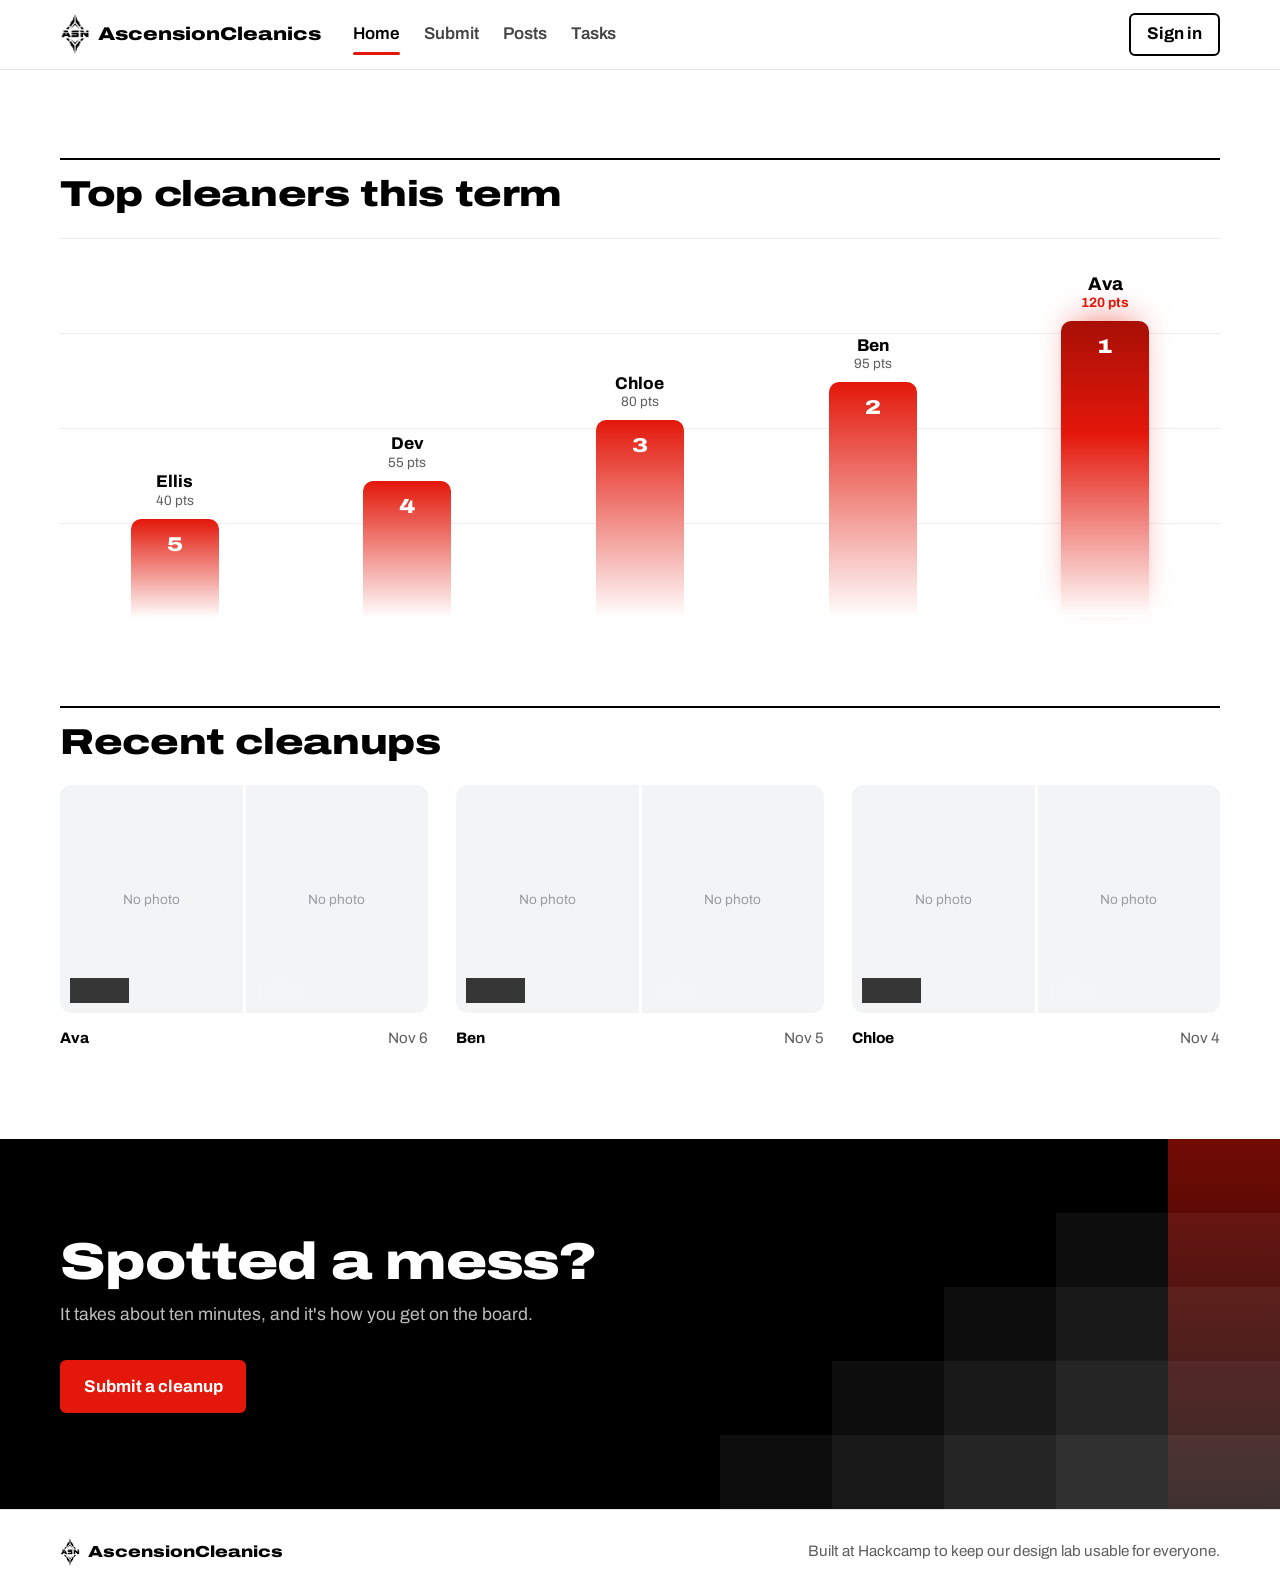
==== commit 449db114: "added created database, and added interactivity with database" ====
--- a/Front-end/homepage.html
+++ b/Front-end/homepage.html
@@ -22,6 +22,7 @@
     <header class="site-header">
       <nav class="nav container" aria-label="Main">
         <a class="brand" href="homepage.html">
+          <!-- Placeholder: replace assets/logo-placeholder.svg with the real logo (any square image) -->
           <img
             class="brand-logo"
             src="assets/asnBlackLogo.png"
@@ -40,9 +41,7 @@
         </ul>
         <div class="nav-auth">
           <span id="user-name" class="user-name" hidden></span>
-          <a id="auth-btn" class="btn btn-ghost" href="api/auth/login"
-            >Sign in</a
-          >
+          <a id="auth-btn" class="btn btn-ghost" href="api/auth/login">Sign in</a>
         </div>
       </nav>
     </header>
@@ -52,63 +51,80 @@
       <h1 class="visually-hidden">AscensionCleanics</h1>
 
       <!-- Leaderboard -->
-      <section
-        class="section container leaderboard-section"
-        aria-labelledby="lb-title"
-      >
+      <section class="section container" aria-labelledby="lb-title">
         <div class="section-head">
-          <h2 id="lb-title">Best Cleaners in our Team</h2>
-        </div>
-        <!-- Sample data. Back end fills this with the top 5, rank 1 first.
+          <h2 id="lb-title">Top cleaners this term</h2>
+        </div>
+          <!-- Sample data. Back end fills this with the top 5, rank 1 first.
              Each bar's --h is its height (points / top score * 78%, minimum 18%).
              --i staggers the rise animation (rank 5 = 0 ... rank 1 = 4). -->
-        <ol id="leaderboard" class="stairs">
-          <li class="step is-leader">
-            <div class="step-label">
-              <span class="step-name">Ava</span
-              ><span class="step-points">120 pts</span>
-            </div>
-            <div class="step-bar" style="--h: 78%; --i: 4" aria-label="Rank 1">
-              1
-            </div>
-          </li>
-          <li class="step">
-            <div class="step-label">
-              <span class="step-name">Ben</span
-              ><span class="step-points">95 pts</span>
-            </div>
-            <div class="step-bar" style="--h: 62%; --i: 3" aria-label="Rank 2">
-              2
-            </div>
-          </li>
-          <li class="step">
-            <div class="step-label">
-              <span class="step-name">Chloe</span
-              ><span class="step-points">80 pts</span>
-            </div>
-            <div class="step-bar" style="--h: 52%; --i: 2" aria-label="Rank 3">
-              3
-            </div>
-          </li>
-          <li class="step">
-            <div class="step-label">
-              <span class="step-name">Dev</span
-              ><span class="step-points">55 pts</span>
-            </div>
-            <div class="step-bar" style="--h: 36%; --i: 1" aria-label="Rank 4">
-              4
-            </div>
-          </li>
-          <li class="step">
-            <div class="step-label">
-              <span class="step-name">Ellis</span
-              ><span class="step-points">40 pts</span>
-            </div>
-            <div class="step-bar" style="--h: 26%; --i: 0" aria-label="Rank 5">
-              5
-            </div>
-          </li>
-        </ol>
+          <ol id="leaderboard" class="stairs">
+            <li class="step is-leader">
+              <div class="step-label">
+                <span class="step-name">Ava</span
+                ><span class="step-points">120 pts</span>
+              </div>
+              <div
+                class="step-bar"
+                style="--h: 78%; --i: 4"
+                aria-label="Rank 1"
+              >
+                1
+              </div>
+            </li>
+            <li class="step">
+              <div class="step-label">
+                <span class="step-name">Ben</span
+                ><span class="step-points">95 pts</span>
+              </div>
+              <div
+                class="step-bar"
+                style="--h: 62%; --i: 3"
+                aria-label="Rank 2"
+              >
+                2
+              </div>
+            </li>
+            <li class="step">
+              <div class="step-label">
+                <span class="step-name">Chloe</span
+                ><span class="step-points">80 pts</span>
+              </div>
+              <div
+                class="step-bar"
+                style="--h: 52%; --i: 2"
+                aria-label="Rank 3"
+              >
+                3
+              </div>
+            </li>
+            <li class="step">
+              <div class="step-label">
+                <span class="step-name">Dev</span
+                ><span class="step-points">55 pts</span>
+              </div>
+              <div
+                class="step-bar"
+                style="--h: 36%; --i: 1"
+                aria-label="Rank 4"
+              >
+                4
+              </div>
+            </li>
+            <li class="step">
+              <div class="step-label">
+                <span class="step-name">Ellis</span
+                ><span class="step-points">40 pts</span>
+              </div>
+              <div
+                class="step-bar"
+                style="--h: 26%; --i: 0"
+                aria-label="Rank 5"
+              >
+                5
+              </div>
+            </li>
+          </ol>
       </section>
 
       <section class="section container" aria-labelledby="recent-title">
@@ -227,10 +243,113 @@
       </div>
     </footer>
 
-    <script src="auth.js"></script>
-
     <!-- Back end: add your scripts here. Hooks used by this page:
        #leaderboard, #submissions, #auth-btn (Sign in / Sign out),
        #user-name (show when signed in), #admin-link (show for admins). -->
+
+    <script>
+      function escapeHtml(str) {
+        const div = document.createElement("div");
+        div.textContent = str || "";
+        return div.innerHTML;
+      }
+
+      function formatShortDate(dateStr) {
+        const d = new Date(dateStr + "T00:00:00");
+        if (isNaN(d)) return escapeHtml(dateStr);
+        return d.toLocaleDateString("en-US", { month: "short", day: "numeric" });
+      }
+
+      async function initHomepage() {
+        const authBtn = document.getElementById("auth-btn");
+        const userNameEl = document.getElementById("user-name");
+
+        // 1. Check Auth Status
+        try {
+          const authRes = await fetch("/api/auth/user", { credentials: "include" });
+          if (authRes.ok) {
+            const { user } = await authRes.json();
+            document.body.dataset.auth = "in";
+            userNameEl.textContent = user.name || user.email;
+            userNameEl.hidden = false;
+            authBtn.textContent = "Sign out";
+            authBtn.href = "#";
+            authBtn.onclick = async (e) => {
+              e.preventDefault();
+              await fetch("/api/auth/logout", { method: "POST", credentials: "include" });
+              window.location.reload();
+            };
+          } else {
+            authBtn.href = "/api/auth/login";
+          }
+        } catch (e) {
+          authBtn.href = "/api/auth/login";
+        }
+
+        // 2. Load Recent Cleanups (up to 6 newest)
+        try {
+          const subRes = await fetch("/api/submissions");
+          if (subRes.ok) {
+            const { data } = await subRes.json();
+            if (data && data.length > 0) {
+              const container = document.getElementById("submissions");
+              container.innerHTML = data.slice(0, 6).map((item) => `
+                <article class="sub-card">
+                  <div class="ba-pair">
+                    <figure>
+                      <img src="${escapeHtml(item.before_image_url)}" alt="Before cleaning by ${escapeHtml(item.user_name)}" />
+                      <figcaption>Before</figcaption>
+                    </figure>
+                    <figure>
+                      <img src="${escapeHtml(item.after_image_url)}" alt="After cleaning by ${escapeHtml(item.user_name)}" />
+                      <figcaption>After</figcaption>
+                    </figure>
+                  </div>
+                  <p class="sub-meta">
+                    <strong>${escapeHtml(item.user_name)}</strong>
+                    <time datetime="${escapeHtml(item.cleaned_on)}">${formatShortDate(item.cleaned_on)}</time>
+                  </p>
+                </article>
+              `).join("");
+            }
+          }
+        } catch (e) {
+          console.error("Failed to load recent submissions:", e);
+        }
+
+        // 3. Load Leaderboard if submissions exist
+        try {
+          const lbRes = await fetch("/api/leaderboard");
+          if (lbRes.ok) {
+            const { data } = await lbRes.json();
+            if (data && data.length > 0) {
+              const lbEl = document.getElementById("leaderboard");
+              const topScore = Math.max(...data.map((u) => u.points), 10);
+              lbEl.innerHTML = data.map((u, idx) => {
+                const rank = idx + 1;
+                const heightPct = Math.max(18, Math.round((u.points / topScore) * 78));
+                const animIdx = Math.max(0, 4 - idx);
+                return `
+                  <li class="step ${rank === 1 ? "is-leader" : ""}">
+                    <div class="step-label">
+                      <span class="step-name">${escapeHtml(u.name)}</span>
+                      <span class="step-points">${u.points} pts</span>
+                    </div>
+                    <div class="step-bar" style="--h: ${heightPct}%; --i: ${animIdx}" aria-label="Rank ${rank}">
+                      ${rank}
+                    </div>
+                  </li>
+                `;
+              }).join("");
+            }
+          }
+        } catch (e) {
+          console.error("Failed to load leaderboard:", e);
+        }
+      }
+
+      initHomepage();
+    </script>
+
   </body>
 </html>
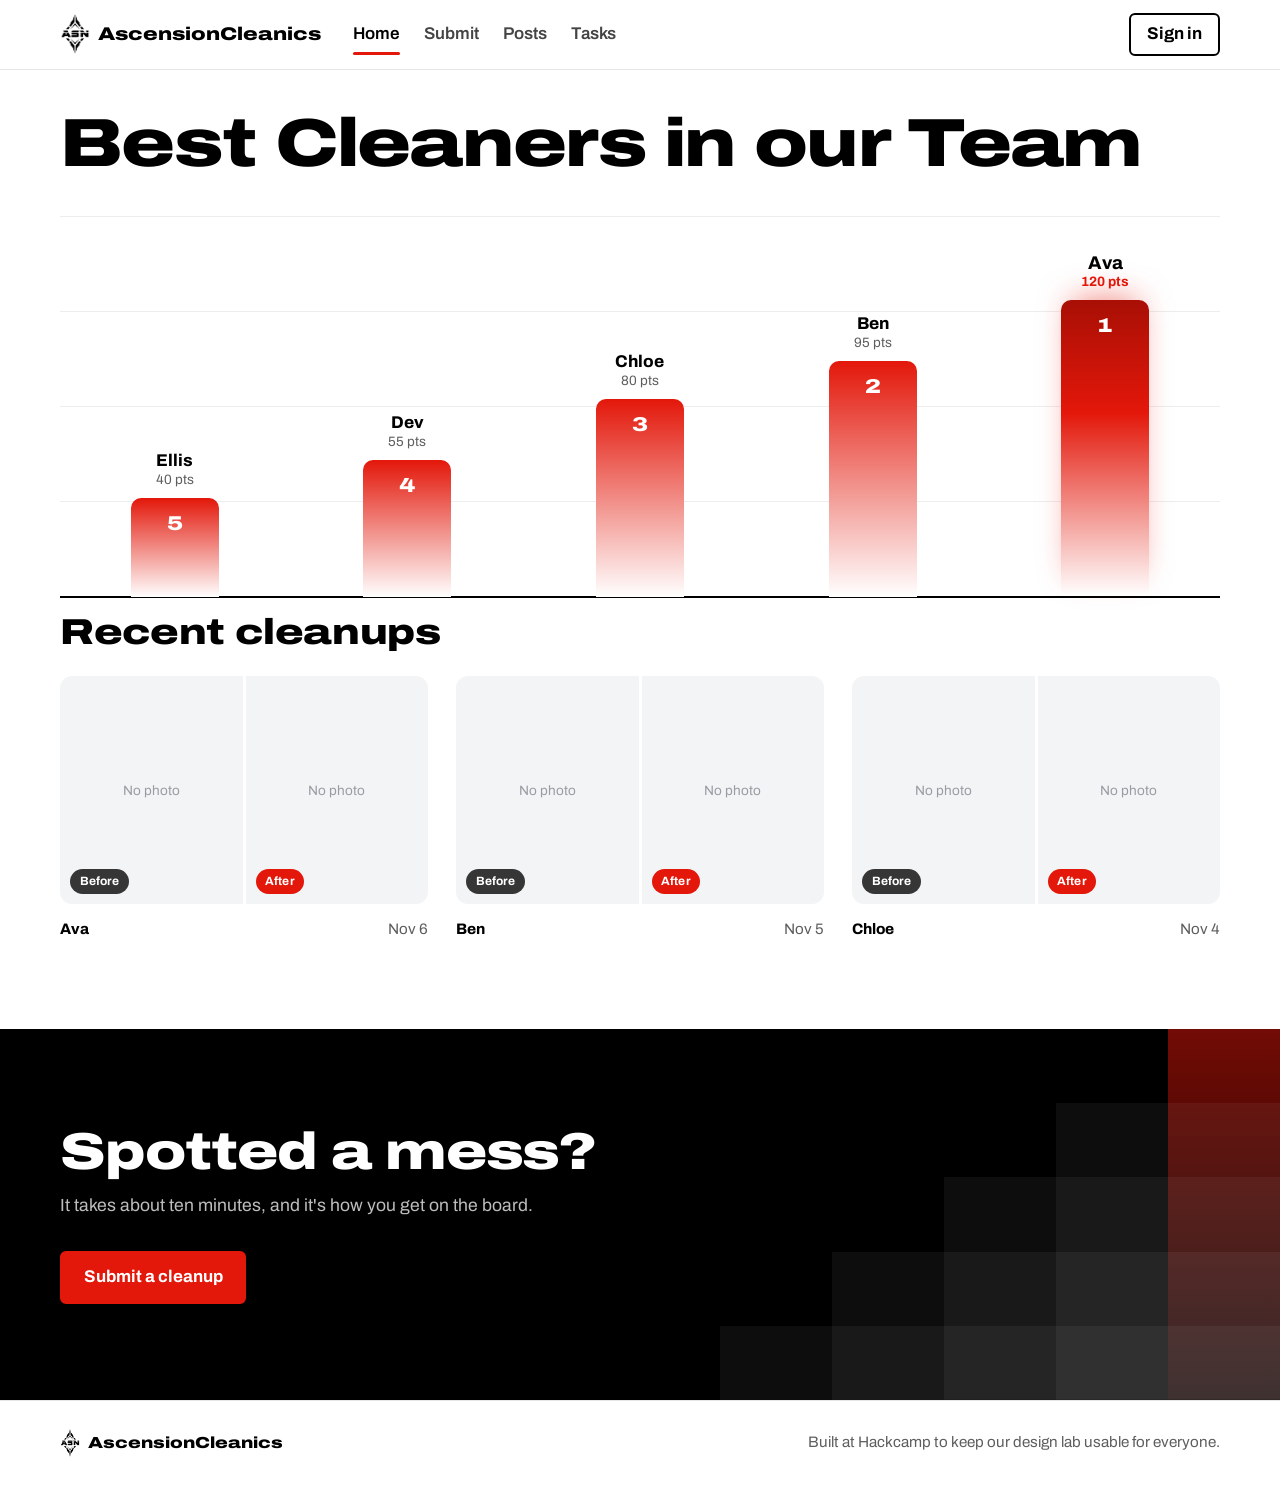
==== commit bfdccdf5: "Merge branch 'main' of https://github.com/krrishsetia/hackcamp merging latest version of html pages " ====
--- a/Front-end/homepage.html
+++ b/Front-end/homepage.html
@@ -22,7 +22,6 @@
     <header class="site-header">
       <nav class="nav container" aria-label="Main">
         <a class="brand" href="homepage.html">
-          <!-- Placeholder: replace assets/logo-placeholder.svg with the real logo (any square image) -->
           <img
             class="brand-logo"
             src="assets/asnBlackLogo.png"
@@ -41,7 +40,9 @@
         </ul>
         <div class="nav-auth">
           <span id="user-name" class="user-name" hidden></span>
-          <a id="auth-btn" class="btn btn-ghost" href="api/auth/login">Sign in</a>
+          <a id="auth-btn" class="btn btn-ghost" href="api/auth/login"
+            >Sign in</a
+          >
         </div>
       </nav>
     </header>
@@ -51,80 +52,63 @@
       <h1 class="visually-hidden">AscensionCleanics</h1>
 
       <!-- Leaderboard -->
-      <section class="section container" aria-labelledby="lb-title">
+      <section
+        class="section container leaderboard-section"
+        aria-labelledby="lb-title"
+      >
         <div class="section-head">
-          <h2 id="lb-title">Top cleaners this term</h2>
-        </div>
-          <!-- Sample data. Back end fills this with the top 5, rank 1 first.
+          <h2 id="lb-title">Best Cleaners in our Team</h2>
+        </div>
+        <!-- Sample data. Back end fills this with the top 5, rank 1 first.
              Each bar's --h is its height (points / top score * 78%, minimum 18%).
              --i staggers the rise animation (rank 5 = 0 ... rank 1 = 4). -->
-          <ol id="leaderboard" class="stairs">
-            <li class="step is-leader">
-              <div class="step-label">
-                <span class="step-name">Ava</span
-                ><span class="step-points">120 pts</span>
-              </div>
-              <div
-                class="step-bar"
-                style="--h: 78%; --i: 4"
-                aria-label="Rank 1"
-              >
-                1
-              </div>
-            </li>
-            <li class="step">
-              <div class="step-label">
-                <span class="step-name">Ben</span
-                ><span class="step-points">95 pts</span>
-              </div>
-              <div
-                class="step-bar"
-                style="--h: 62%; --i: 3"
-                aria-label="Rank 2"
-              >
-                2
-              </div>
-            </li>
-            <li class="step">
-              <div class="step-label">
-                <span class="step-name">Chloe</span
-                ><span class="step-points">80 pts</span>
-              </div>
-              <div
-                class="step-bar"
-                style="--h: 52%; --i: 2"
-                aria-label="Rank 3"
-              >
-                3
-              </div>
-            </li>
-            <li class="step">
-              <div class="step-label">
-                <span class="step-name">Dev</span
-                ><span class="step-points">55 pts</span>
-              </div>
-              <div
-                class="step-bar"
-                style="--h: 36%; --i: 1"
-                aria-label="Rank 4"
-              >
-                4
-              </div>
-            </li>
-            <li class="step">
-              <div class="step-label">
-                <span class="step-name">Ellis</span
-                ><span class="step-points">40 pts</span>
-              </div>
-              <div
-                class="step-bar"
-                style="--h: 26%; --i: 0"
-                aria-label="Rank 5"
-              >
-                5
-              </div>
-            </li>
-          </ol>
+        <ol id="leaderboard" class="stairs">
+          <li class="step is-leader">
+            <div class="step-label">
+              <span class="step-name">Ava</span
+              ><span class="step-points">120 pts</span>
+            </div>
+            <div class="step-bar" style="--h: 78%; --i: 4" aria-label="Rank 1">
+              1
+            </div>
+          </li>
+          <li class="step">
+            <div class="step-label">
+              <span class="step-name">Ben</span
+              ><span class="step-points">95 pts</span>
+            </div>
+            <div class="step-bar" style="--h: 62%; --i: 3" aria-label="Rank 2">
+              2
+            </div>
+          </li>
+          <li class="step">
+            <div class="step-label">
+              <span class="step-name">Chloe</span
+              ><span class="step-points">80 pts</span>
+            </div>
+            <div class="step-bar" style="--h: 52%; --i: 2" aria-label="Rank 3">
+              3
+            </div>
+          </li>
+          <li class="step">
+            <div class="step-label">
+              <span class="step-name">Dev</span
+              ><span class="step-points">55 pts</span>
+            </div>
+            <div class="step-bar" style="--h: 36%; --i: 1" aria-label="Rank 4">
+              4
+            </div>
+          </li>
+          <li class="step">
+            <div class="step-label">
+              <span class="step-name">Ellis</span
+              ><span class="step-points">40 pts</span>
+            </div>
+            <div class="step-bar" style="--h: 26%; --i: 0" aria-label="Rank 5">
+              5
+            </div>
+          </li>
+        </ol>
       </section>
 
       <section class="section container" aria-labelledby="recent-title">
@@ -242,6 +226,8 @@
         <p>Built at Hackcamp to keep our design lab usable for everyone.</p>
       </div>
     </footer>
+
+    <script src="auth.js"></script>
 
     <!-- Back end: add your scripts here. Hooks used by this page:
        #leaderboard, #submissions, #auth-btn (Sign in / Sign out),
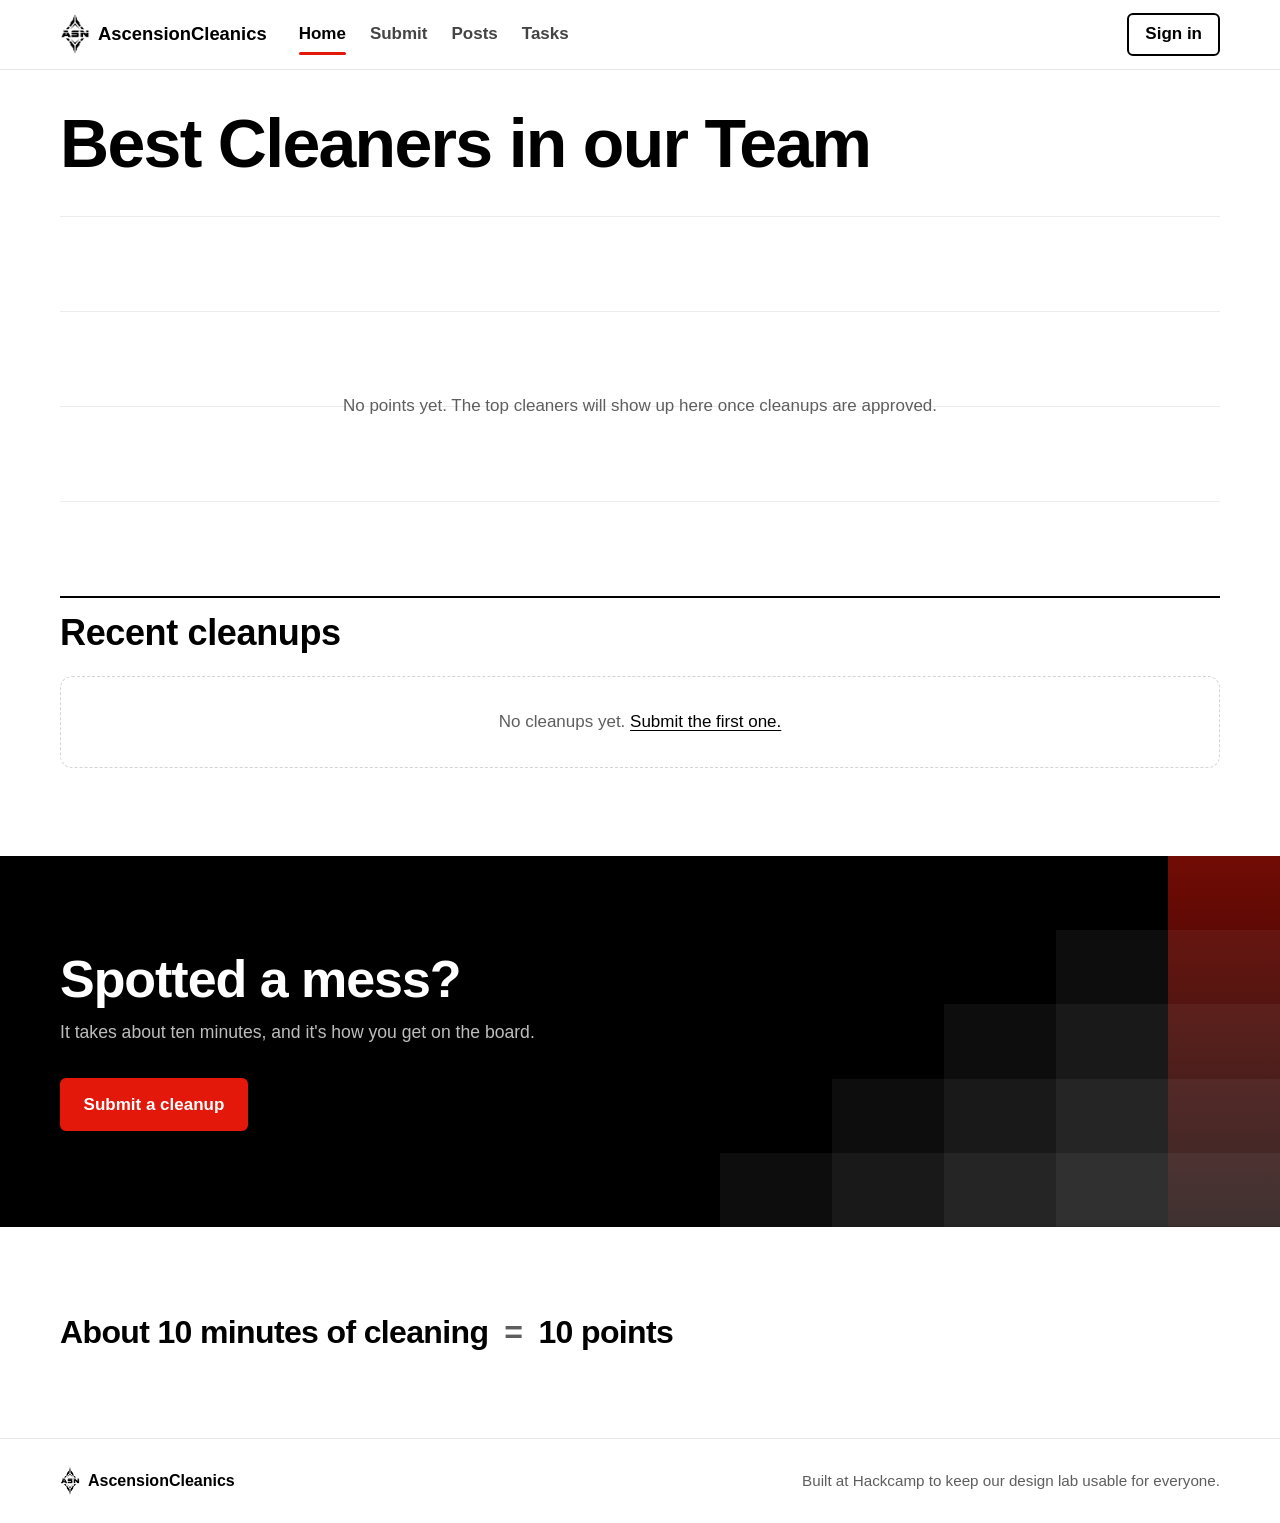
==== commit 94a5f1ee: "Deleted the placeholders, and added the .env files into the readme" ====
--- a/Front-end/homepage.html
+++ b/Front-end/homepage.html
@@ -59,55 +59,11 @@
         <div class="section-head">
           <h2 id="lb-title">Best Cleaners in our Team</h2>
         </div>
-        <!-- Sample data. Back end fills this with the top 5, rank 1 first.
+        <!-- Filled by the page script with the top 5, rank 1 first. The <li> below shows until there's data.
              Each bar's --h is its height (points / top score * 78%, minimum 18%).
              --i staggers the rise animation (rank 5 = 0 ... rank 1 = 4). -->
         <ol id="leaderboard" class="stairs">
-          <li class="step is-leader">
-            <div class="step-label">
-              <span class="step-name">Ava</span
-              ><span class="step-points">120 pts</span>
-            </div>
-            <div class="step-bar" style="--h: 78%; --i: 4" aria-label="Rank 1">
-              1
-            </div>
-          </li>
-          <li class="step">
-            <div class="step-label">
-              <span class="step-name">Ben</span
-              ><span class="step-points">95 pts</span>
-            </div>
-            <div class="step-bar" style="--h: 62%; --i: 3" aria-label="Rank 2">
-              2
-            </div>
-          </li>
-          <li class="step">
-            <div class="step-label">
-              <span class="step-name">Chloe</span
-              ><span class="step-points">80 pts</span>
-            </div>
-            <div class="step-bar" style="--h: 52%; --i: 2" aria-label="Rank 3">
-              3
-            </div>
-          </li>
-          <li class="step">
-            <div class="step-label">
-              <span class="step-name">Dev</span
-              ><span class="step-points">55 pts</span>
-            </div>
-            <div class="step-bar" style="--h: 36%; --i: 1" aria-label="Rank 4">
-              4
-            </div>
-          </li>
-          <li class="step">
-            <div class="step-label">
-              <span class="step-name">Ellis</span
-              ><span class="step-points">40 pts</span>
-            </div>
-            <div class="step-bar" style="--h: 26%; --i: 0" aria-label="Rank 5">
-              5
-            </div>
-          </li>
+          <li class="stairs-status">No points yet. The top cleaners will show up here once cleanups are approved.</li>
         </ol>
       </section>
 
@@ -115,90 +71,10 @@
         <div class="section-head">
           <h2 id="recent-title">Recent cleanups</h2>
         </div>
-        <!-- Sample data. Back end repeats one <article> per submission (newest first, up to 6).
-           Swap each .ba-placeholder div for <img src="..." alt="Before cleaning by NAME"> once photos exist. -->
+        <!-- Filled by the page script with one <article class="sub-card"> per submission (newest first, up to 6).
+             The paragraph below shows until there's data. -->
         <div id="submissions" class="submissions">
-          <article class="sub-card">
-            <div class="ba-pair">
-              <figure>
-                <div
-                  class="ba-placeholder"
-                  role="img"
-                  aria-label="Before cleaning by Ava (no photo yet)"
-                >
-                  No photo
-                </div>
-                <figcaption>Before</figcaption>
-              </figure>
-              <figure>
-                <div
-                  class="ba-placeholder"
-                  role="img"
-                  aria-label="After cleaning by Ava (no photo yet)"
-                >
-                  No photo
-                </div>
-                <figcaption>After</figcaption>
-              </figure>
-            </div>
-            <p class="sub-meta">
-              <strong>Ava</strong><time datetime="2026-11-06">Nov 6</time>
-            </p>
-          </article>
-          <article class="sub-card">
-            <div class="ba-pair">
-              <figure>
-                <div
-                  class="ba-placeholder"
-                  role="img"
-                  aria-label="Before cleaning by Ben (no photo yet)"
-                >
-                  No photo
-                </div>
-                <figcaption>Before</figcaption>
-              </figure>
-              <figure>
-                <div
-                  class="ba-placeholder"
-                  role="img"
-                  aria-label="After cleaning by Ben (no photo yet)"
-                >
-                  No photo
-                </div>
-                <figcaption>After</figcaption>
-              </figure>
-            </div>
-            <p class="sub-meta">
-              <strong>Ben</strong><time datetime="2026-11-05">Nov 5</time>
-            </p>
-          </article>
-          <article class="sub-card">
-            <div class="ba-pair">
-              <figure>
-                <div
-                  class="ba-placeholder"
-                  role="img"
-                  aria-label="Before cleaning by Chloe (no photo yet)"
-                >
-                  No photo
-                </div>
-                <figcaption>Before</figcaption>
-              </figure>
-              <figure>
-                <div
-                  class="ba-placeholder"
-                  role="img"
-                  aria-label="After cleaning by Chloe (no photo yet)"
-                >
-                  No photo
-                </div>
-                <figcaption>After</figcaption>
-              </figure>
-            </div>
-            <p class="sub-meta">
-              <strong>Chloe</strong><time datetime="2026-11-04">Nov 4</time>
-            </p>
-          </article>
+          <p class="empty-state">No cleanups yet. <a href="submit.html">Submit the first one.</a></p>
         </div>
       </section>
 
@@ -210,6 +86,20 @@
         </div>
       </section>
     </main>
+
+    <!-- How points work -->
+    <section
+      class="section container points-section"
+      aria-label="How points work"
+    >
+      <p class="points-rate">
+        <span class="points-rate-from">About 10&nbsp;minutes of cleaning</span>
+        <span class="points-rate-result"
+          ><span class="points-rate-eq" aria-hidden="true">=</span>
+          <span class="points-rate-to">10&nbsp;points</span></span
+        >
+      </p>
+    </section>
 
     <footer class="site-footer">
       <div class="container footer-inner">
@@ -243,7 +133,10 @@
       function formatShortDate(dateStr) {
         const d = new Date(dateStr + "T00:00:00");
         if (isNaN(d)) return escapeHtml(dateStr);
-        return d.toLocaleDateString("en-US", { month: "short", day: "numeric" });
+        return d.toLocaleDateString("en-US", {
+          month: "short",
+          day: "numeric",
+        });
       }
 
       async function initHomepage() {
@@ -252,7 +145,9 @@
 
         // 1. Check Auth Status
         try {
-          const authRes = await fetch("/api/auth/user", { credentials: "include" });
+          const authRes = await fetch("/api/auth/user", {
+            credentials: "include",
+          });
           if (authRes.ok) {
             const { user } = await authRes.json();
             document.body.dataset.auth = "in";
@@ -262,7 +157,10 @@
             authBtn.href = "#";
             authBtn.onclick = async (e) => {
               e.preventDefault();
-              await fetch("/api/auth/logout", { method: "POST", credentials: "include" });
+              await fetch("/api/auth/logout", {
+                method: "POST",
+                credentials: "include",
+              });
               window.location.reload();
             };
           } else {
@@ -279,7 +177,10 @@
             const { data } = await subRes.json();
             if (data && data.length > 0) {
               const container = document.getElementById("submissions");
-              container.innerHTML = data.slice(0, 6).map((item) => `
+              container.innerHTML = data
+                .slice(0, 6)
+                .map(
+                  (item) => `
                 <article class="sub-card">
                   <div class="ba-pair">
                     <figure>
@@ -296,7 +197,9 @@
                     <time datetime="${escapeHtml(item.cleaned_on)}">${formatShortDate(item.cleaned_on)}</time>
                   </p>
                 </article>
-              `).join("");
+              `,
+                )
+                .join("");
             }
           }
         } catch (e) {
@@ -311,11 +214,15 @@
             if (data && data.length > 0) {
               const lbEl = document.getElementById("leaderboard");
               const topScore = Math.max(...data.map((u) => u.points), 10);
-              lbEl.innerHTML = data.map((u, idx) => {
-                const rank = idx + 1;
-                const heightPct = Math.max(18, Math.round((u.points / topScore) * 78));
-                const animIdx = Math.max(0, 4 - idx);
-                return `
+              lbEl.innerHTML = data
+                .map((u, idx) => {
+                  const rank = idx + 1;
+                  const heightPct = Math.max(
+                    18,
+                    Math.round((u.points / topScore) * 78),
+                  );
+                  const animIdx = Math.max(0, 4 - idx);
+                  return `
                   <li class="step ${rank === 1 ? "is-leader" : ""}">
                     <div class="step-label">
                       <span class="step-name">${escapeHtml(u.name)}</span>
@@ -326,7 +233,8 @@
                     </div>
                   </li>
                 `;
-              }).join("");
+                })
+                .join("");
             }
           }
         } catch (e) {
@@ -336,6 +244,5 @@
 
       initHomepage();
     </script>
-
   </body>
 </html>
--- a/Front-end/style.css
+++ b/Front-end/style.css
@@ -9,7 +9,7 @@
   --surface: #f3f4f6;    /* photo placeholders */
   --ease-out: cubic-bezier(.2, .8, .2, 1);
 
-  --font: "Archivo", system-ui, -apple-system, "Segoe UI", sans-serif;
+  --font: "Arial", system-ui, -apple-system, "Segoe UI", sans-serif;
   --wide: 125;      /* font-stretch % for display type */
   --radius: 6px;
   --gutter: 1rem;
@@ -596,3 +596,134 @@
 .task.is-done .task-points { background: var(--white); color: var(--black); box-shadow: inset 0 0 0 2px var(--black); }
 .task.is-done .task-due,
 .task.is-done .task-meta dd { color: var(--grey); }
+
+/* ---------- Admin page ---------- */
+.admin-page { max-width: 1040px; padding-block: clamp(2.5rem, 7vw, 4.5rem); }
+.admin-page .lead { margin-bottom: 1.75rem; }
+body[data-role="admin"] .admin-denied { display: none; }
+.admin-denied {
+  padding: 1.25rem 1.5rem; border: 1px solid var(--line); border-left: 4px solid var(--red);
+  border-radius: var(--radius); background: var(--surface); max-width: 60ch;
+}
+
+/* Jump links to each section */
+.admin-tabs {
+  display: flex; flex-wrap: wrap; gap: 0.5rem;
+  margin-bottom: clamp(2rem, 5vw, 3rem);
+}
+.admin-tabs a {
+  display: inline-flex; align-items: center; gap: 0.5rem;
+  min-height: 40px; padding: 0.35rem 0.5rem 0.35rem 0.9rem;
+  border: 1px solid var(--line); border-radius: 999px;
+  text-decoration: none; font-weight: 600; font-size: 0.95rem;
+  transition: border-color 160ms ease, color 160ms ease;
+}
+.admin-tabs a:hover { border-color: var(--black); color: var(--black); }
+.admin-count {
+  min-width: 1.75rem; padding: 0.05rem 0.5rem; border-radius: 999px;
+  background: var(--surface); text-align: center; font-size: 0.85rem; font-variant-numeric: tabular-nums;
+}
+.admin-tabs a:first-child .admin-count { background: var(--red); color: var(--white); } /* things waiting on you */
+
+.admin-section { margin-bottom: clamp(3rem, 7vw, 4.5rem); scroll-margin-top: 90px; }
+.admin-empty { color: var(--grey); }
+
+/* Cleanups to approve */
+.approval-list { display: grid; gap: 1.75rem; }
+@media (min-width: 760px) { .approval-list { grid-template-columns: 1fr 1fr; } }
+.approval {
+  display: grid; gap: 1rem;
+  padding: 0.75rem; border: 1px solid var(--line); border-radius: 16px;
+}
+.approval .ba-pair img, .approval .ba-placeholder { aspect-ratio: 4 / 3; }
+.approval-body { padding: 0 0.25rem 0.25rem; }
+.approval .sub-meta { margin-top: 0; }
+.approval-actions {
+  display: flex; flex-wrap: wrap; align-items: end; justify-content: space-between; gap: 0.75rem;
+  margin-top: 1.25rem; padding-top: 1rem; border-top: 1px solid var(--line);
+}
+.approval-approve { display: flex; align-items: end; gap: 0.6rem; }
+.approval-points { display: grid; gap: 0.2rem; font-size: 0.85rem; font-weight: 700; }
+.approval-actions .btn { min-height: 44px; padding: 0.4rem 1.1rem; }
+
+/* Inputs on the admin page (approve points, people table) */
+.admin-page input[type="number"],
+.admin-page .people-table input[type="text"] {
+  font: inherit; color: var(--black); background: var(--white);
+  min-height: 44px; padding: 0.4rem 0.6rem;
+  border: 1px solid #c9c9c9; border-radius: var(--radius);
+  transition: border-color 160ms ease;
+}
+.admin-page input[type="number"] { width: 5.5rem; font-variant-numeric: tabular-nums; }
+.admin-page .people-table input[type="text"] { width: 100%; min-width: 8rem; }
+.admin-page input:hover { border-color: var(--black); }
+.admin-page input:focus-visible { outline: 3px solid var(--red); outline-offset: 1px; border-color: var(--black); }
+.admin-page .task-form input[type="number"] { width: 100%; }
+
+/* Tables (tasks, people) */
+.admin-page .assign-task { margin-bottom: 1.5rem; }
+.admin-table-wrap { border: 1px solid var(--line); border-radius: 12px; overflow: hidden; }
+.admin-table { width: 100%; border-collapse: collapse; font-size: 0.98rem; }
+.admin-table th, .admin-table td { padding: 0.7rem 1rem; text-align: left; vertical-align: middle; }
+.admin-table thead th {
+  background: var(--surface); font-size: 0.85rem; font-weight: 700; color: var(--grey);
+  border-bottom: 1px solid var(--line);
+}
+.admin-table tbody tr + tr { border-top: 1px solid var(--line); }
+.admin-table tbody th { font-weight: 750; }
+.admin-table .num { text-align: right; font-variant-numeric: tabular-nums; }
+.admin-table .row-action { width: 1%; white-space: nowrap; text-align: right; }
+.admin-table .row-action .btn { min-height: 40px; padding: 0.35rem 1rem; }
+.admin-table time.is-due-soon { color: var(--red); font-weight: 700; }
+.admin-table tr.is-done th { text-decoration: line-through; color: var(--grey); }
+.admin-table tr.is-done td { color: var(--grey); }
+.person-email { color: var(--grey); font-size: 0.92rem; }
+
+/* Destructive button: quiet until you point at it */
+.btn-danger { background: var(--white); color: var(--red); border-color: #f1b5b0; }
+.btn-danger:hover { background: var(--red); border-color: var(--red); color: var(--white); }
+
+/* Phones: each table row becomes a small card with labels */
+@media (max-width: 699px) {
+  .admin-table-wrap { border: 0; border-radius: 0; overflow: visible; }
+  .admin-table thead { position: absolute; width: 1px; height: 1px; overflow: hidden; clip: rect(0 0 0 0); }
+  .admin-table, .admin-table tbody, .admin-table tr, .admin-table th, .admin-table td { display: block; }
+  .admin-table tbody tr {
+    display: grid; grid-template-columns: 1fr 1fr; gap: 0.6rem 1rem;
+    padding: 1rem; border: 1px solid var(--line); border-radius: 12px;
+  }
+  .admin-table tbody tr + tr { border-top: 1px solid var(--line); margin-top: 0.75rem; }
+  .admin-table th, .admin-table td { padding: 0; }
+  .admin-table [data-label]::before {
+    content: attr(data-label); display: block;
+    font-size: 0.8rem; font-weight: 600; color: var(--grey); text-decoration: none;
+  }
+  .admin-table .num { text-align: left; }
+  .admin-table tbody th[data-label], .admin-table .row-action { grid-column: 1 / -1; }
+  .admin-table .row-action { width: auto; text-align: left; }
+  .admin-table .row-action .btn { width: 100%; }
+  .people-table td[data-label="Name"], .people-table .person-email { grid-column: 1 / -1; }
+}
+
+/* ---------- Home: how points work (one line, no divider) ---------- */
+.points-rate {
+  display: flex; flex-wrap: wrap; align-items: baseline; gap: 0.25rem 1rem;
+  margin: 0; max-width: none;
+  font-stretch: 125%; font-weight: 800; line-height: 1.1; letter-spacing: -0.02em;
+  font-size: clamp(1.35rem, 3vw, 2rem);
+}
+.points-rate-result { display: inline-flex; align-items: baseline; gap: 1rem; white-space: nowrap; } /* "= 10 points" never splits */
+.points-rate-eq { color: var(--grey); font-weight: 600; }
+
+/* ---------- Empty states (shown until the page script has real data) ---------- */
+.empty-state {
+  grid-column: 1 / -1; list-style: none;
+  margin: 0; max-width: none; padding: 2rem 1.5rem;
+  border: 1px dashed #d4d4d8; border-radius: 12px;
+  color: var(--grey); text-align: center;
+}
+.stairs .stairs-status { align-self: center; text-align: center; padding-inline: 1rem; }
+.admin-table .table-empty td { color: var(--grey); text-align: center; padding-block: 1.5rem; }
+@media (max-width: 699px) {
+  .admin-table tbody tr.table-empty { display: block; }
+}
